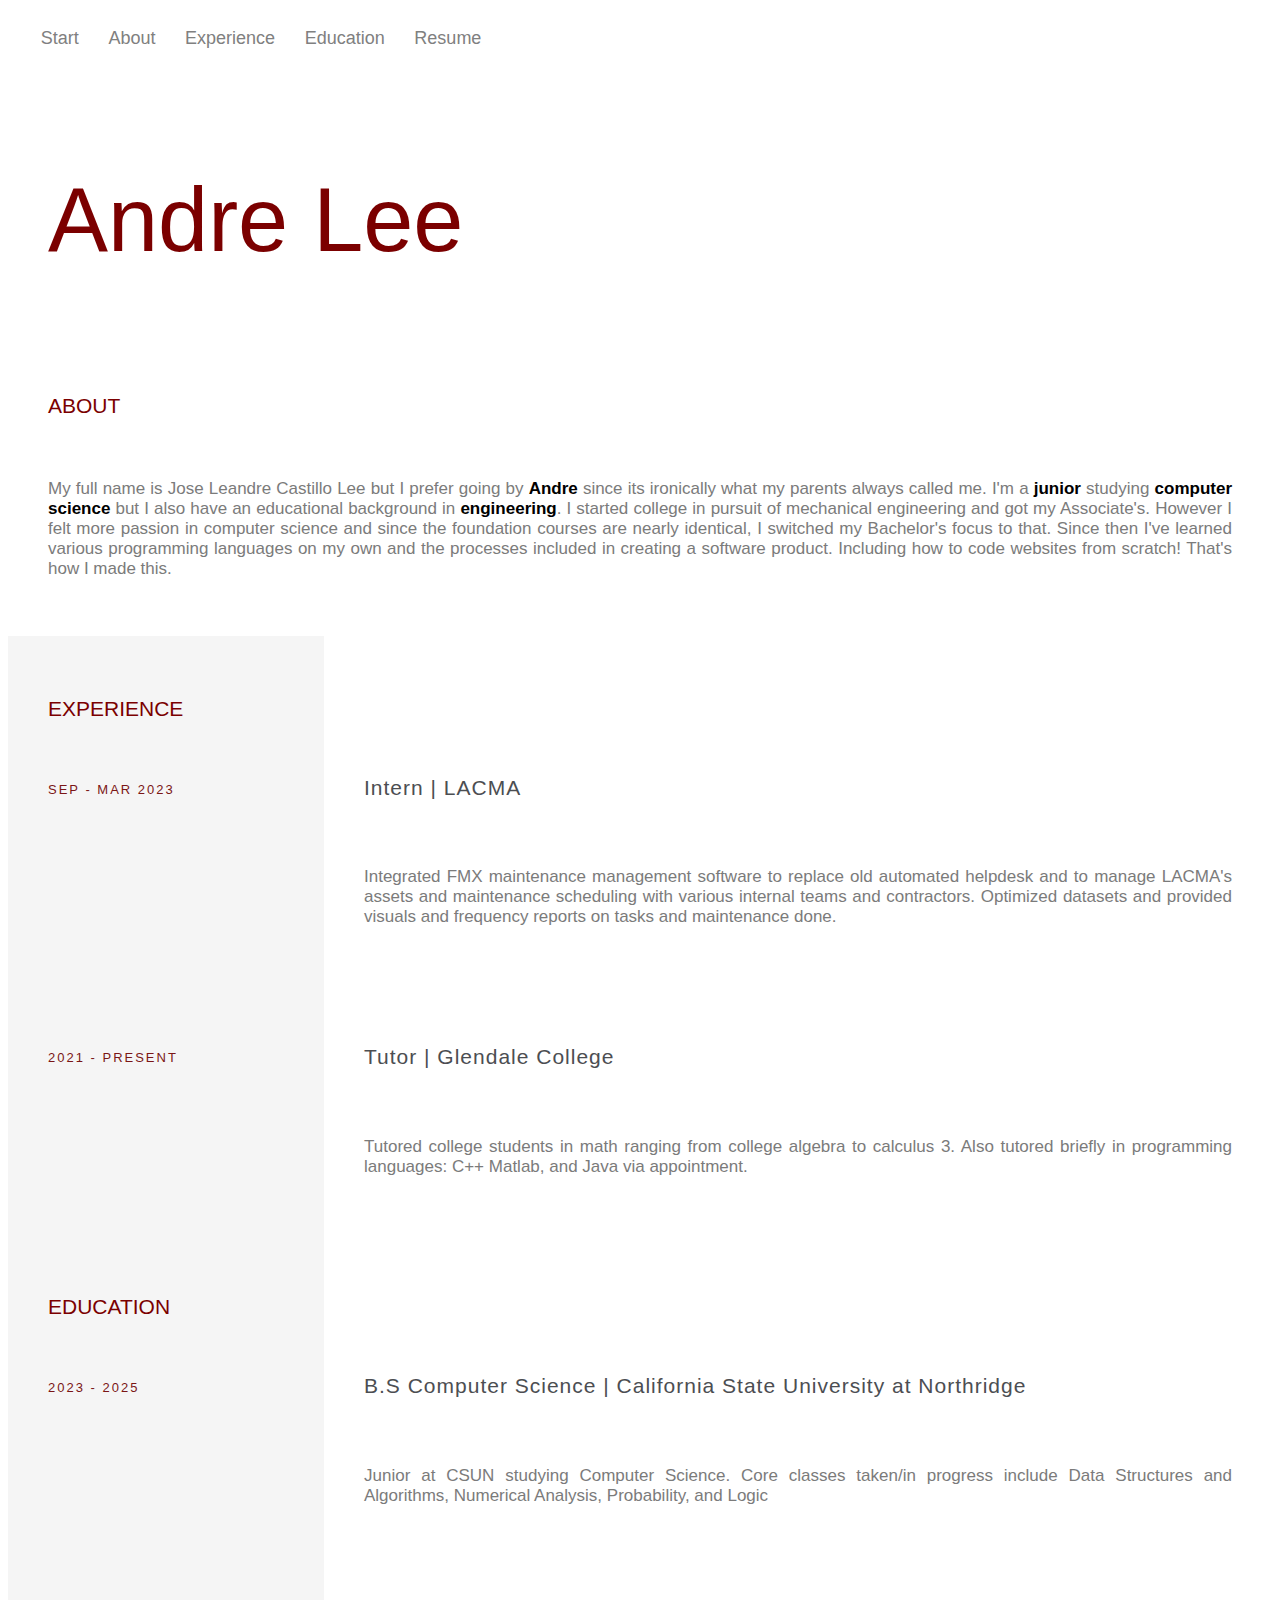
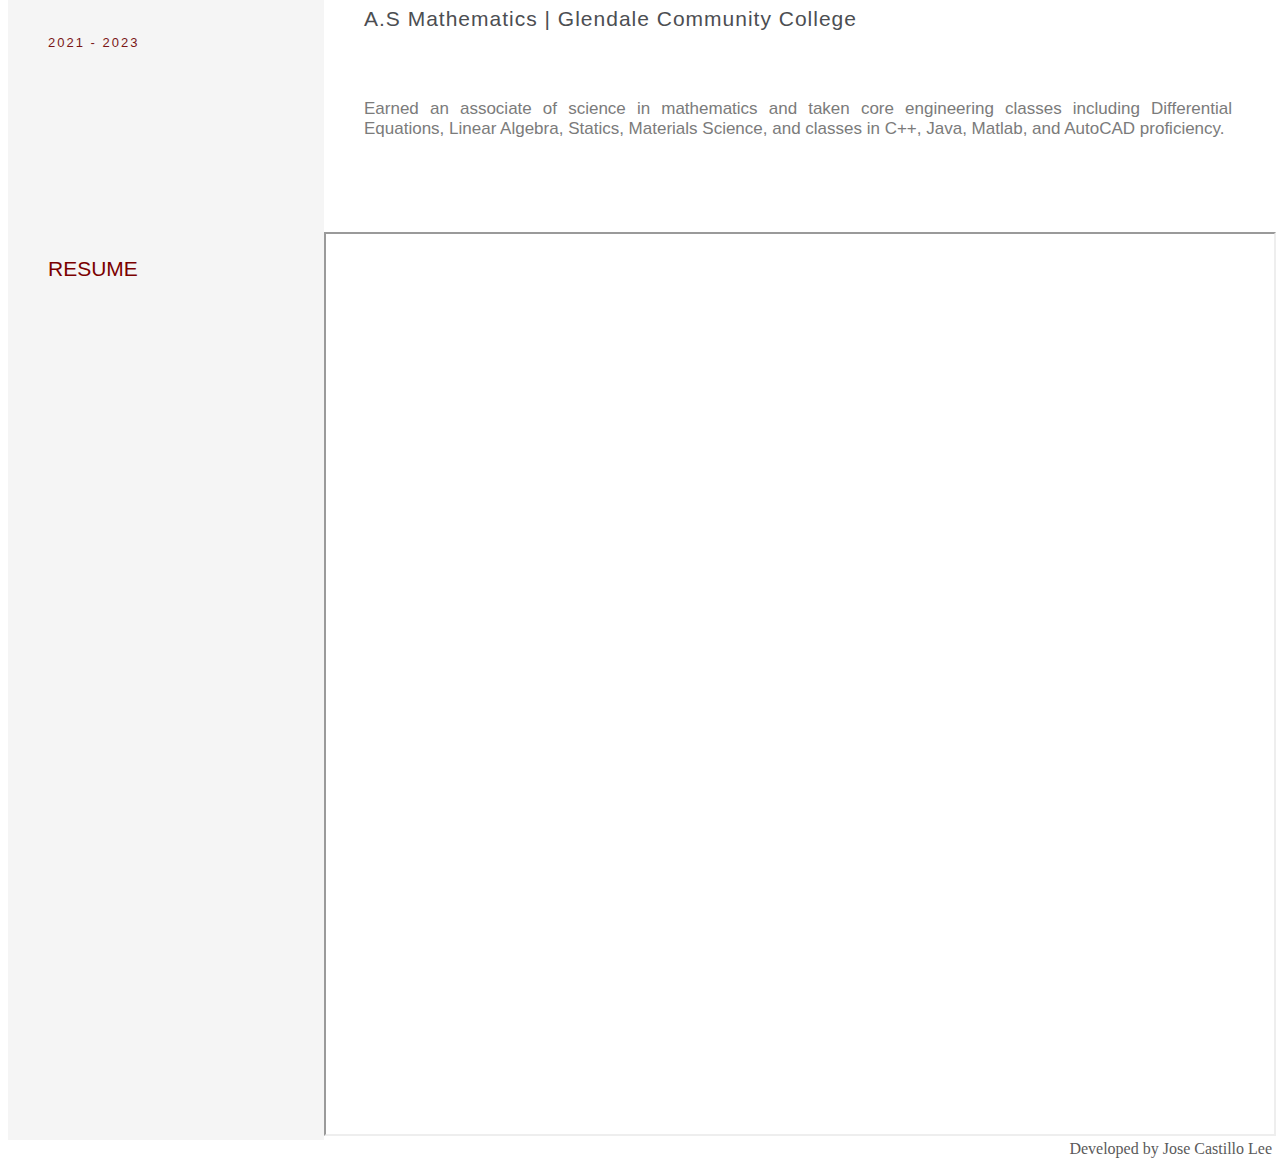
==== index.html @ 855af8b7 "fix" ====
<!DOCTYPE html>
<html>
</html>
<meta name="viewport" content="width=device-width, initial-scale=1.0">
<head>
    <link rel="stylesheet"href="Homestyle.css">
    <title>
        Andre Lee's Resume Website
    </title>
</head>
<div class="nav">
    <a class="active" href="Homepage.html" class="site-link">Start</a>
    <a href="#About">About</a>
    <a href="#Experience">Experience</a>
    <a href="#Education">Education</a>
    <a href="#Resume">Resume</a>
</div>
<body>
    <h1 style="padding:40px 0px 0px 40px">
        Andre Lee
    </h1>
    <!-- About -->
    <div id="About">
        <div class="cell-2">
            <h3>
                ABOUT
            </h3>
            <p>                    
                My full name is Jose Leandre Castillo Lee but I prefer going by <font color="black"><b>Andre</b></font> since its ironically 
                what my parents always called me. I'm a <font color="black"><b>junior</b></font> studying <font color="black"><b>computer science</b></font>
                but I also have an educational background in <font color="black"><b>engineering</b></font>. I started college in pursuit of
                mechanical engineering and got my Associate's. However I felt more passion in computer science and since the foundation courses are nearly
                identical, I switched my Bachelor's focus to that.
                Since then I've learned various programming languages on my own and the processes included in creating a software product. 
                Including how to code websites from scratch! That's how I made this.
            </p>
        </div>
    </div>
    <!-- Experience -->
    <div id="Experience">
        <div class="grid-container">
            <!-- CELL 1 -->
            <div class="cell-1">
                <h3>
                    EXPERIENCE
                </h3>
                <h2>
                    SEP - MAR 2023
                </h2>
            </div>
            <!-- CELL 2 -->
            <div class="cell-2">
                <br><br><br><br>
                <h4>
                    <a href="https://lacma.org" class="custom">
                        <font color="#4C4E52">
                            Intern | LACMA
                        </font>
                    </a>
                </h4>
                <font color="#5A5A5A">                        
                    <p style="text-align: justify;">
                        Integrated FMX maintenance management software to replace old automated helpdesk and to manage LACMA's assets and 
                        maintenance scheduling with various internal teams and contractors. Optimized datasets and provided visuals and
                        frequency reports on tasks and maintenance done.
                    </p>
                </font>
            </div>
        </div>
        <div class="grid-container">
            <div class="cell-1">
                <h2>
                    <br>
                    2021 - PRESENT
                </h2>
            </div>
            <div class="cell-2">
                <h4 style="padding:33px 40px 0px 40px">
                    <a href="https://www.glendale.edu/students/student-services/learning-center-tutoring" class="custom">
                        <font color="#4C4E52">
                            Tutor | Glendale College
                        </font>
                    </a>
                </h4>
                <font color="#5A5A5A">
                    <p style="text-align: justify">
                        Tutored college students in math ranging from college algebra to calculus 3. Also tutored briefly in programming languages: C++
                        Matlab, and Java via appointment.
                    </p>
                </font>
            </div>
        </div>
    </div>
    <!-- Education -->
    <div id="Education">
        <div class="grid-container">
            <!-- CELL 1 -->
            <div class="cell-1">
                <h3>
                    EDUCATION
                </h3>
                <h2>
                    2023 - 2025
                    <br><br><br><br><br><br><br><br><br><br><br><br><br><br><br><br><br>
                    2021 - 2023
                </h2>
            </div>
            <!-- CELL 2 -->
            <div class="cell-2">
                <br><br><br><br>
                <h4>
                    <a href="https://csun.edu" class="custom">
                        <font color="#4C4E52">
                            B.S Computer Science | California State University at Northridge
                        </font>
                    </a>
                </h4>
                <p style="text-align: justify;">
                    Junior at CSUN studying Computer Science. Core classes taken/in progress include Data Structures
                    and Algorithms, Numerical Analysis, Probability, and Logic
                </p>
                <h4 style="padding:33px 40px 0px 40px">
                    <a href="https://glendale.edu" class="custom">
                        <font color="#4C4E52">
                            A.S Mathematics | Glendale Community College
                        </font>
                    </a>
                </h4>
                <p style="text-align: justify">
                    Earned an associate of science in mathematics and taken core engineering classes including Differential Equations, Linear Algebra,
                    Statics, Materials Science, and classes in C++, Java, Matlab, and AutoCAD proficiency.
                </p>
            </div>
        </div>
    </div>  
    <!-- Resume -->
    <div id="Resume">
        <div class="grid-container">
            <div class="cell-1">
                <h3>
                    RESUME
                </h3>
            </div>
            <div class="cell-2">
                <br><br>
                <iframe src="assets/Resume 7.19.23.pdf" width="100%" height="900px"></iframe>
            </div>
        </div>
    </div>
</body>
    <a style="text-align: end;">
        <font color="#5A5A5A">
            Developed by Jose Castillo Lee
        </font>
    </a>
---- Homestyle.css ----
/*
text formatting
*/

body {
    background-color:rgb(255, 255, 255);
    min-height: 100vh;
    display:flex;
    flex-direction: column;

}
p {
    font-size: 17px;
    font-family: Helvetica;
    font-weight:normal;
    color: rgb(123, 123, 123);
    padding: 40px;
    text-align: justify;
}
h1 {
    /*This is used for titling and my name*/
    font-size: 90px;
    font-weight:1;
    font-family:'Segoe UI', Tahoma, Geneva, Verdana, sans-serif;
    color: rgb(123, 0, 0);
    padding: 40px;
    text-align: left;
}
h2 {
    /*This is used for subtitles and headings for things within the page*/
    font-size: 13px;
    font-weight: normal;
    font-family: Helvetica;
    letter-spacing: 2px;
    color: rgb(123, 22, 22);
    text-align: justify;
    display:flexbox;
    padding: 40px;
}
h3 {
    /*This is used for image titling*/
    font-size: 21px;
    font-weight:540;
    font-family: Arial, Helvetica, sans-serif;
    color:  rgb(123, 0, 0);
    text-align:justify;
    display:flexbox;
    padding: 40px 40px 0px 40px;
}
h4 {
  font-size: 21px;
  font-weight:540;
  font-family: Arial, Helvetica, sans-serif;
  color: #4C4E52;
  text-align:left;
  letter-spacing: 1px;
  display:flexbox;
  padding: 40px 40px 0px 40px;
}
/*Animation formatting*/
.word-by-word {
    opacity: 0; /* Start with the text hidden */
  }
  
  .word-by-word span {
    opacity: 0; /* Start with each word hidden */
    animation: wordAppear 2s ease-in-out forwards; /* Apply the animation */
  }
  
  @keyframes wordAppear {
    0% {
      opacity: 0; /* Word is fully transparent at the start of the animation */
    }
    100% {
      opacity: 1; /* Word is fully visible at the end of the animation */
    }
  }
  
  /* Add staggered delay for each word */
  .word-by-word span:nth-child(1) {
    animation-delay: 0.2s;
  }
  
  .word-by-word span:nth-child(2) {
    animation-delay: 0.4s;
  }
  
  .word-by-word span:nth-child(3) {
    animation-delay: 0.6s;
  }
  
  /* Add more span selectors with appropriate delay values for each word */
  
/*Navigation bar formatting*/

.nav {
    padding: 20px;
    background-color: white;
    overflow: hidden;
}
.nav a {
  
    font-size: 18px;
    font-weight: 530;
    font-family: Helvetica;
    color: gray;
    text-align: center;
    padding: 1vw;
    display:flexbox;
    text-decoration: none;
    
}
.nav a:hover {
    background-color: rgba(128, 128, 128, 0.072);
    -webkit-transition: background-color 50ms ease-in;
    transition: background-color 50ms ease-in;
    -webkit-transition-delay: 50ms;
    transition-delay: 50ms;
    color:black;
    border-radius: 10px;
}
.nav a:active {
    text-decoration-line: underline;
    text-decoration-color: blue;
}
/*Button formatting*/
a.site-link {
    font-size: 18px;
    font-weight: 540;
    font-family: Helvetica;
    color: darkgray;
    text-align: center;
    padding: 1vw;
    text-decoration: none;
}
a.site-link:hover {
  background-color: rgba(128, 128, 128, 0.072);
  -webkit-transition: background-color 50ms ease-in;
  transition: background-color 50ms ease-in;
  -webkit-transition-delay: 50ms;
  transition-delay: 50ms;
  color:black;
  border-radius: 10px;
}
a.custom {
  font-size: 21px;
  font-weight:540;
  font-family: Arial, Helvetica, sans-serif;
  color: #4C4E52;
  text-align:left;
  letter-spacing: 1px;
  display:flexbox;
  text-decoration:none;
}
a.custom:hover {
  background-color: rgba(128, 128, 128, 0.072);
  -webkit-transition: background-color 50ms ease-in;
  transition: background-color 50ms ease-in;
  -webkit-transition-delay: 50ms;
  transition-delay: 50ms;
  border-radius: 10px;
}
/*Image and video formatting*/
.grid-container {
    display: grid;
    grid-template-columns: 1fr 3fr;
}
.cell-1 {
  background-color: whitesmoke;
}
.cell-2 {
  background-color: white;
}
img {
    opacity: 100%;
    padding: 40px;
}
.video {
    width: 100%;
    height: auto;
}
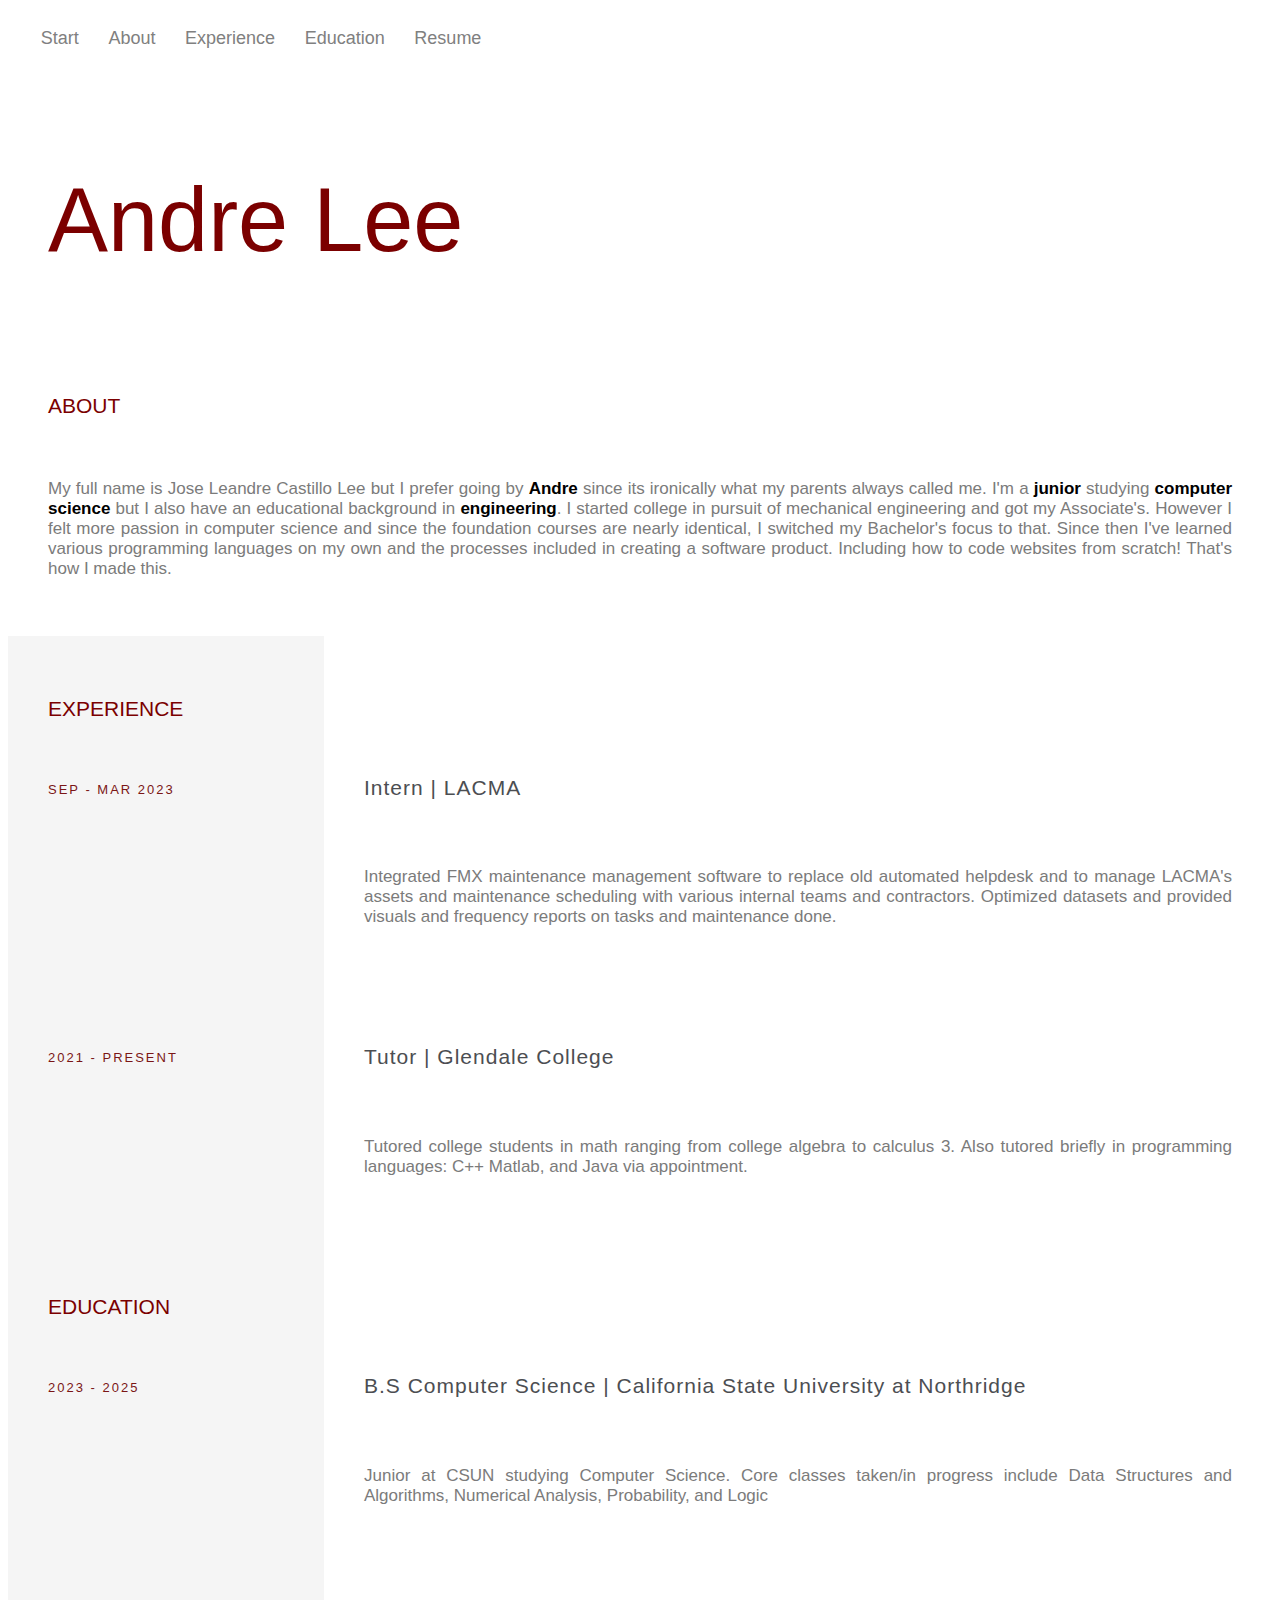
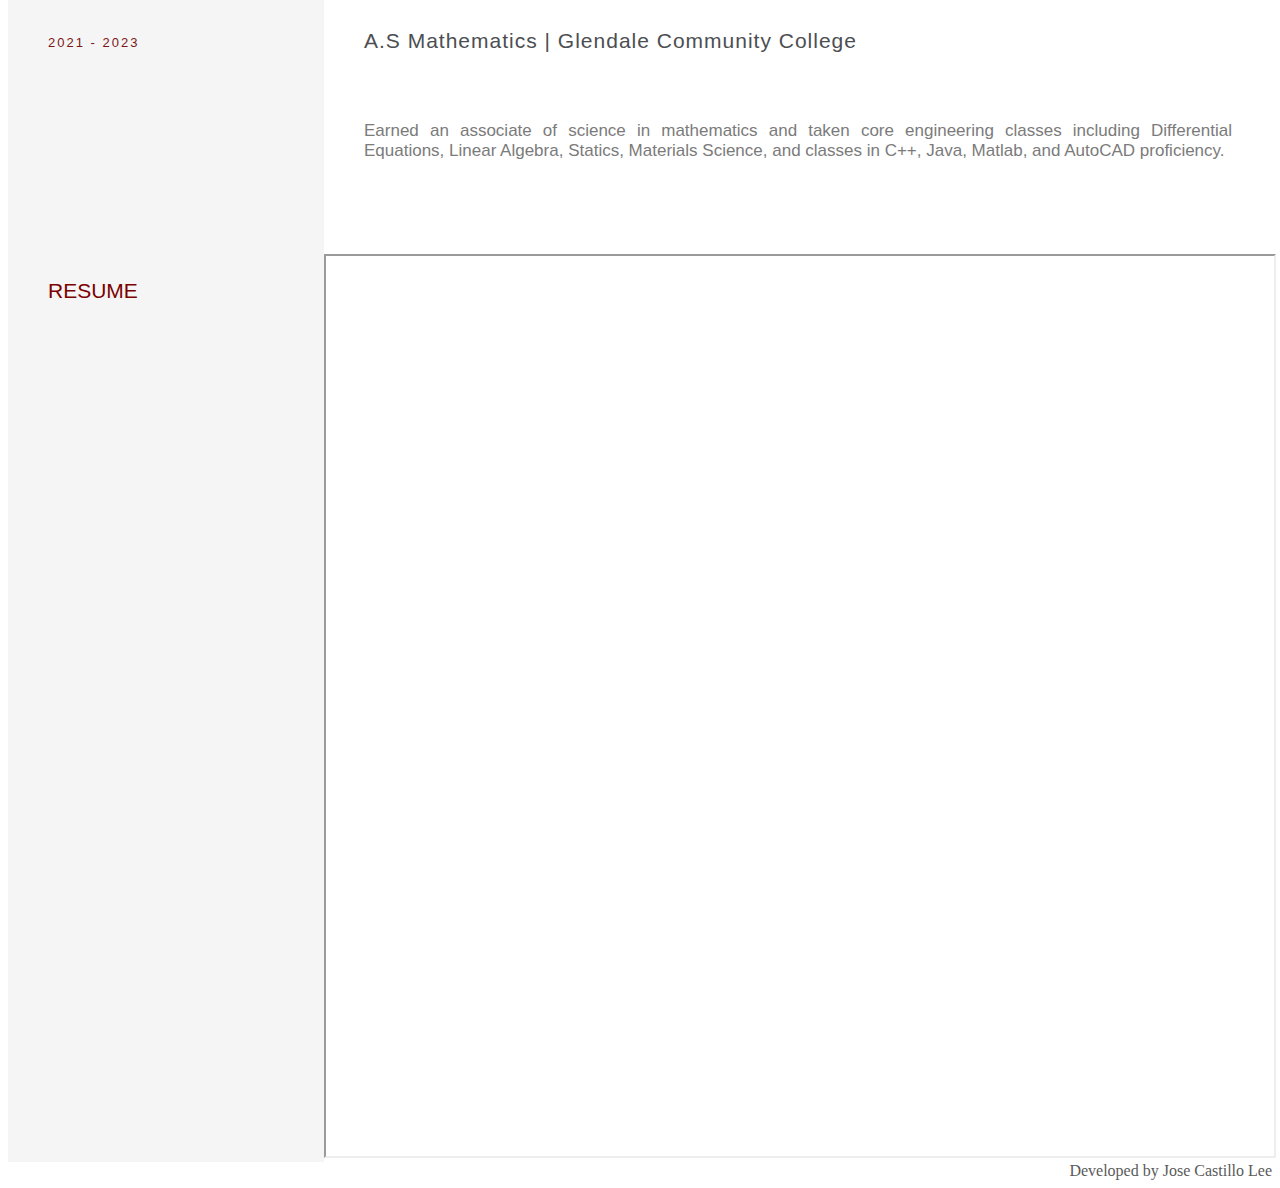
==== commit bd273f15: "index" ====
--- a/index.html
+++ b/index.html
@@ -4,16 +4,19 @@
 <meta name="viewport" content="width=device-width, initial-scale=1.0">
 <head>
     <link rel="stylesheet"href="Homestyle.css">
+    <script src="Homestyle.js"></script>
     <title>
         Andre Lee's Resume Website
     </title>
 </head>
-<div class="nav">
-    <a class="active" href="Homepage.html" class="site-link">Start</a>
-    <a href="#About">About</a>
-    <a href="#Experience">Experience</a>
-    <a href="#Education">Education</a>
-    <a href="#Resume">Resume</a>
+<div class="sticky">
+    <div class="nav">
+        <a class="active" href="Homepage.html" class="site-link">Start</a>
+        <a href="#About" class="scroll-link">About</a>
+        <a href="#Experience" class="scroll-link">Experience</a>
+        <a href="#Education" class="scroll-link">Education</a>
+        <a href="#Resume" class="scroll-link">Resume</a>
+    </div>
 </div>
 <body>
     <h1 style="padding:40px 0px 0px 40px">
@@ -119,7 +122,7 @@
                     Junior at CSUN studying Computer Science. Core classes taken/in progress include Data Structures
                     and Algorithms, Numerical Analysis, Probability, and Logic
                 </p>
-                <h4 style="padding:33px 40px 0px 40px">
+                <h4 style="padding:55px 40px 0px 40px">
                     <a href="https://glendale.edu" class="custom">
                         <font color="#4C4E52">
                             A.S Mathematics | Glendale Community College
--- a/Homestyle.css
+++ b/Homestyle.css
@@ -57,6 +57,9 @@
   display:flexbox;
   padding: 40px 40px 0px 40px;
 }
+html {
+  scroll-behavior: smooth;
+}
 /*Animation formatting*/
 .word-by-word {
     opacity: 0; /* Start with the text hidden */
@@ -107,8 +110,8 @@
     text-align: center;
     padding: 1vw;
     display:flexbox;
+
     text-decoration: none;
-    
 }
 .nav a:hover {
     background-color: rgba(128, 128, 128, 0.072);
@@ -122,6 +125,16 @@
 .nav a:active {
     text-decoration-line: underline;
     text-decoration-color: blue;
+}
+div.sticky {
+  position: -webkit-sticky;
+  position: sticky;
+  top: 0;
+}
+.smooth {
+  display: flex;
+  justify-content: center;
+  align-items: center;
 }
 /*Button formatting*/
 a.site-link {
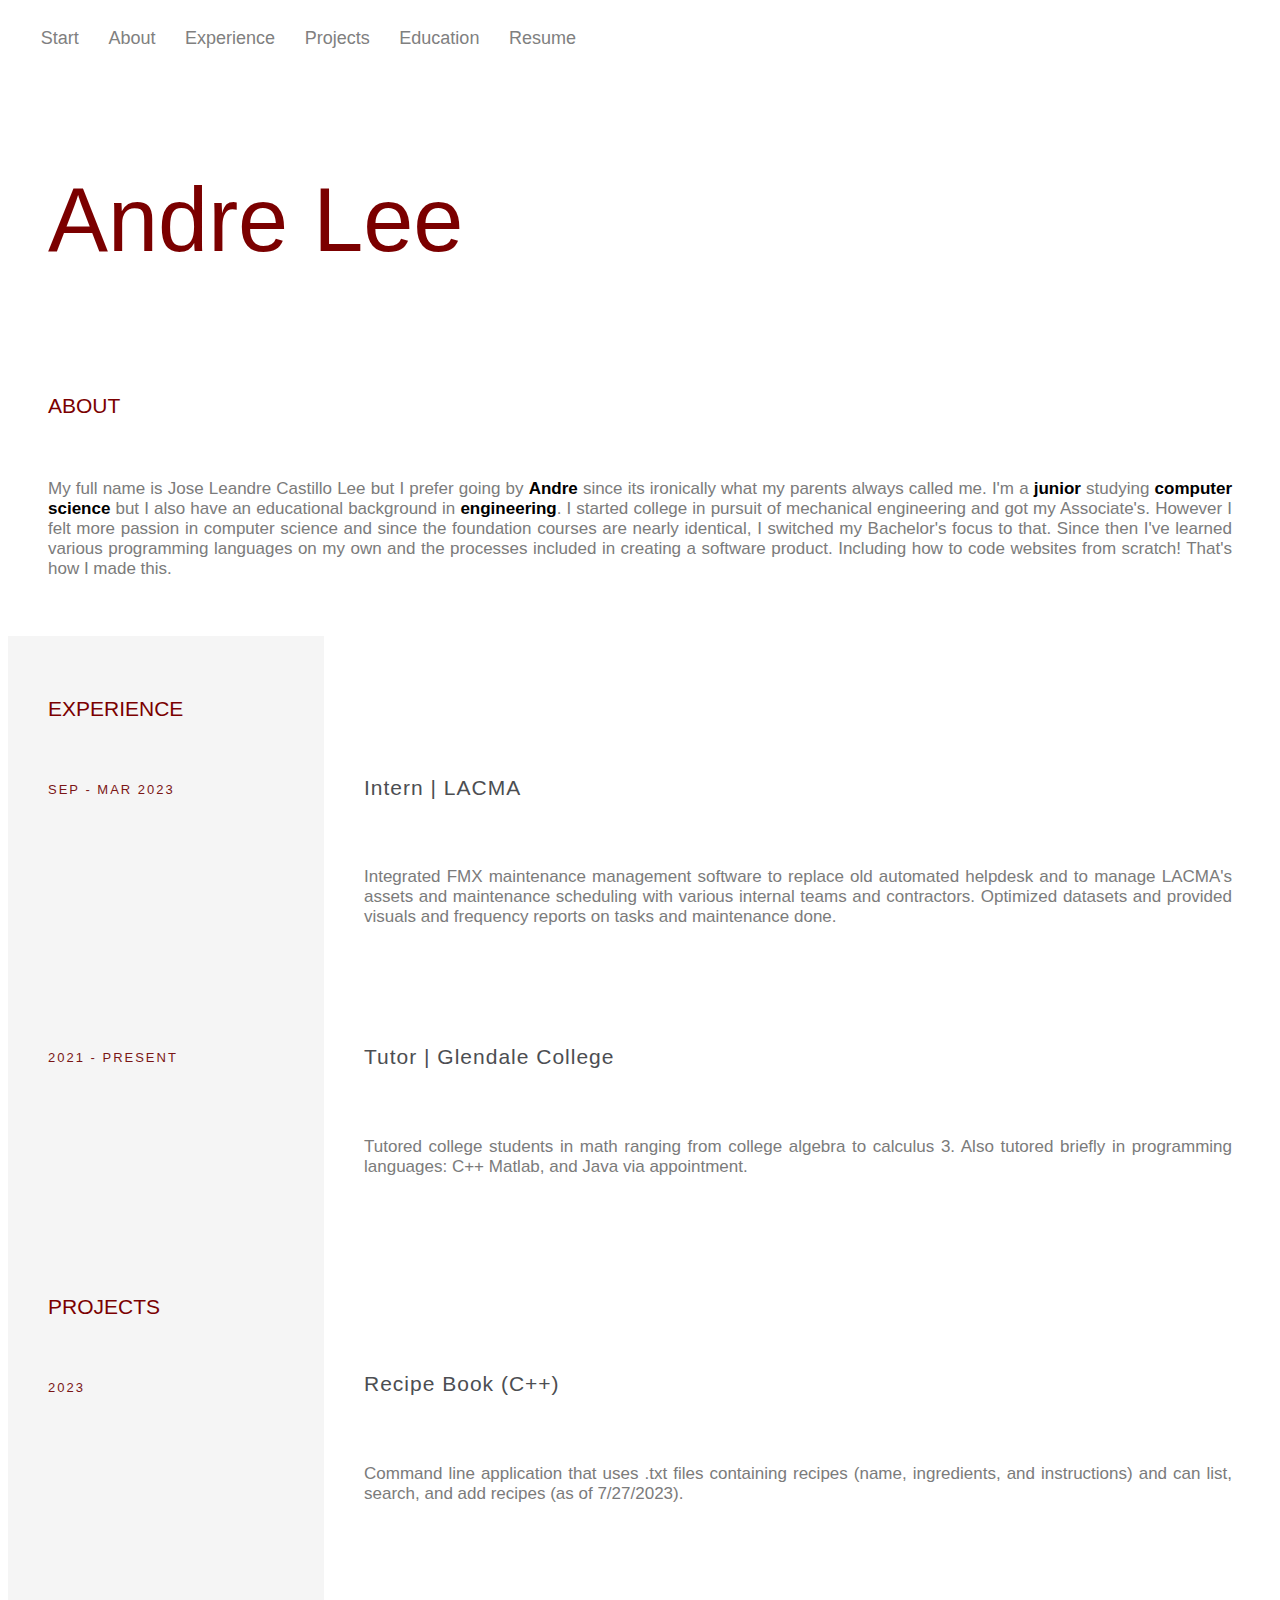
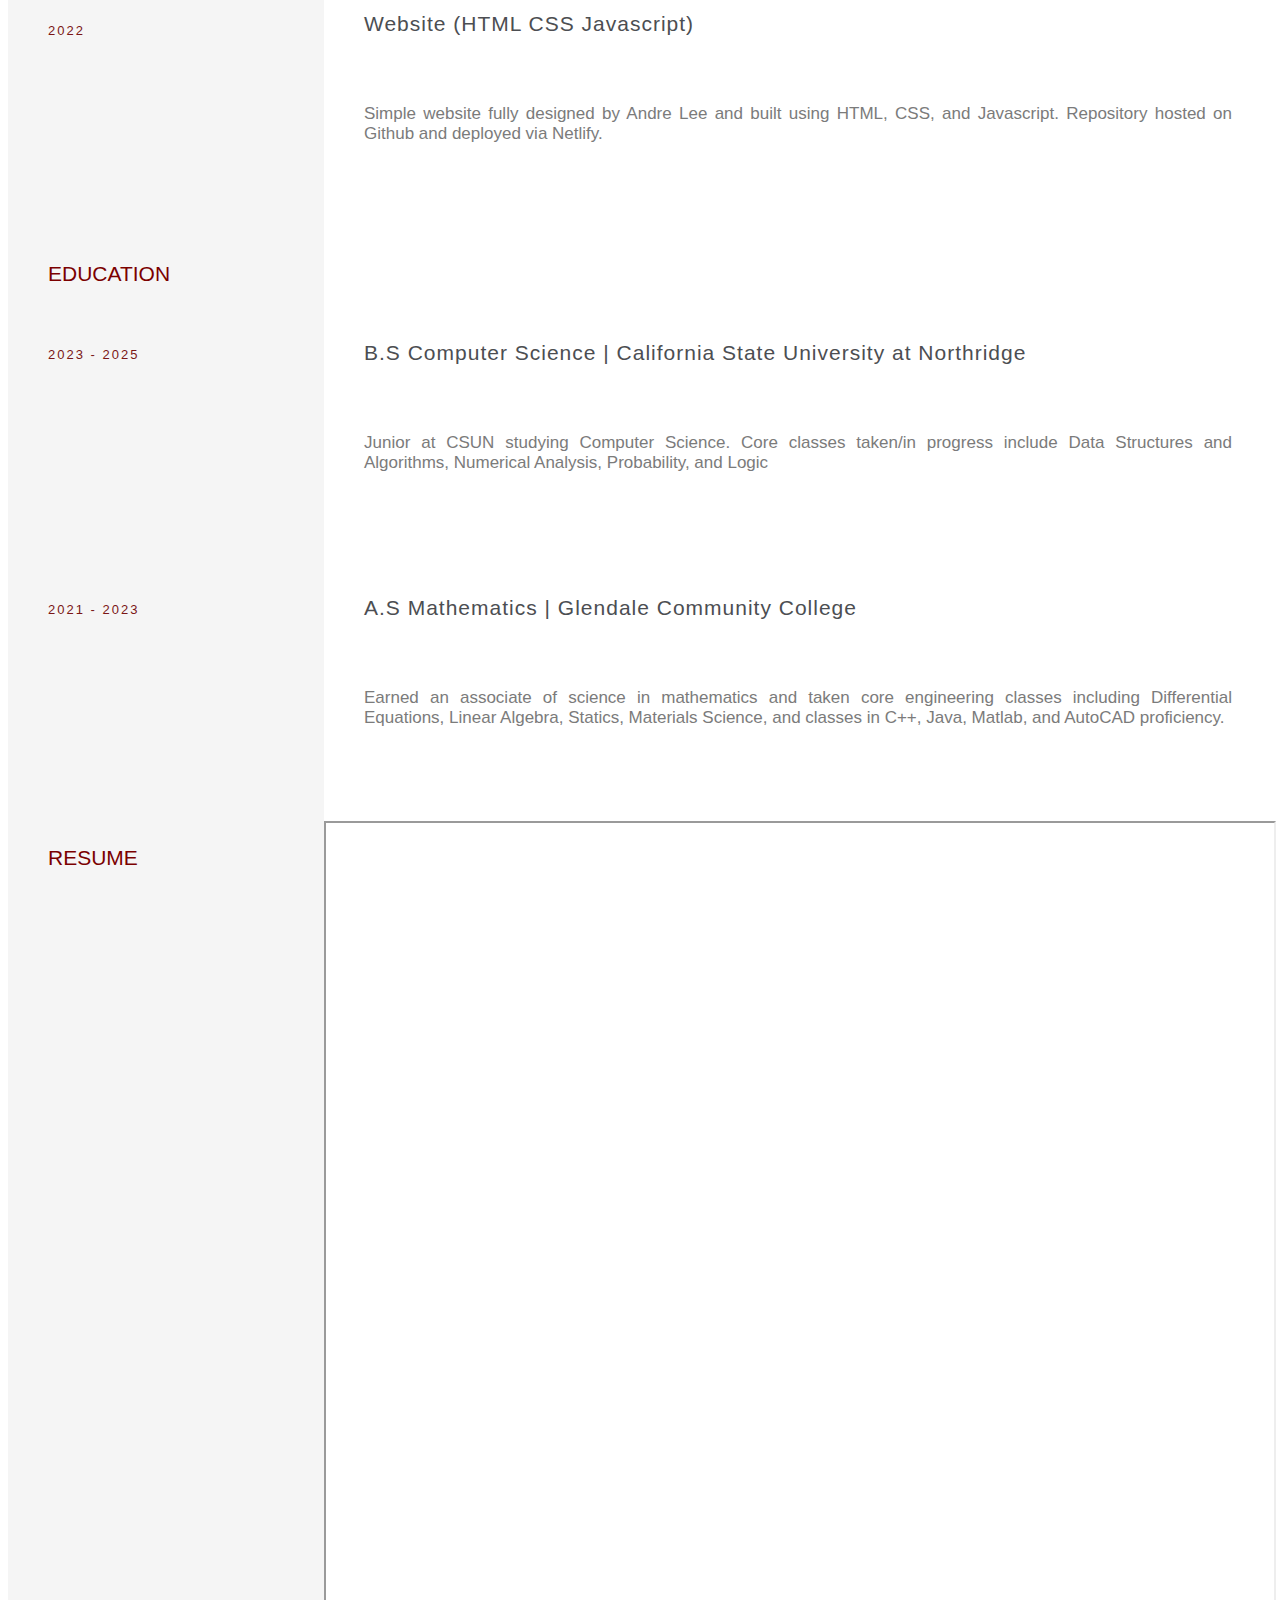
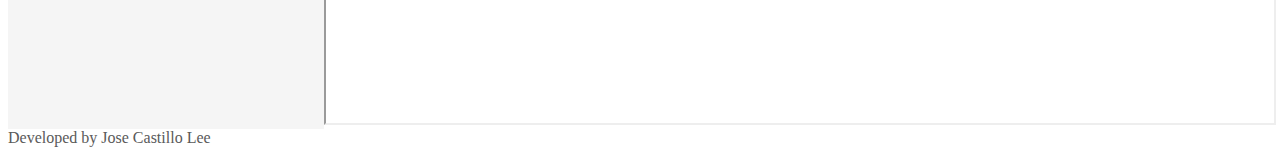
==== commit a17f5888: "added Projects section" ====
--- a/index.html
+++ b/index.html
@@ -11,9 +11,10 @@
 </head>
 <div class="sticky">
     <div class="nav">
-        <a class="active" href="Homepage.html" class="site-link">Start</a>
+        <a class="active" href="index.html" class="site-link">Start</a>
         <a href="#About" class="scroll-link">About</a>
         <a href="#Experience" class="scroll-link">Experience</a>
+        <a href="#Projects" class="scroll-link">Projects</a>
         <a href="#Education" class="scroll-link">Education</a>
         <a href="#Resume" class="scroll-link">Resume</a>
     </div>
@@ -94,6 +95,41 @@
             </div>
         </div>
     </div>
+    <div id="Projects">
+        <div class="grid-container">
+            <!--CELL 1-->
+            <div class="cell-1">
+                <h3>
+                    PROJECTS
+                </h3>
+                <h2>
+                    2023
+                </h2>
+                <br><br><br><br><br><br><br>
+                <h2>
+                    2022
+                </h2>
+            </div>
+            <div class="cell-2">
+                <h4 style="padding:110px 40px 0px 40px">
+                    Recipe Book (C++)
+                </h4>
+                <font color="#5A5A5A">
+                    <p style="text-align: justify">
+                        Command line application that uses .txt files containing recipes (name, ingredients, and instructions) and can list,
+                        search, and add recipes (as of 7/27/2023).
+                    </p>
+                    <h4 stlye="padding: 60px 40px 0px 40px">
+                        Website (HTML CSS Javascript)
+                    </h4>
+                <font color="#5A5A5A">
+                    <p style="text-align: justify">
+                        Simple website fully designed by Andre Lee and built using HTML, CSS, and Javascript. Repository hosted on Github and deployed via Netlify.
+                    </p>
+                </font>
+            </div>
+        </div>
+    </div>
     <!-- Education -->
     <div id="Education">
         <div class="grid-container">
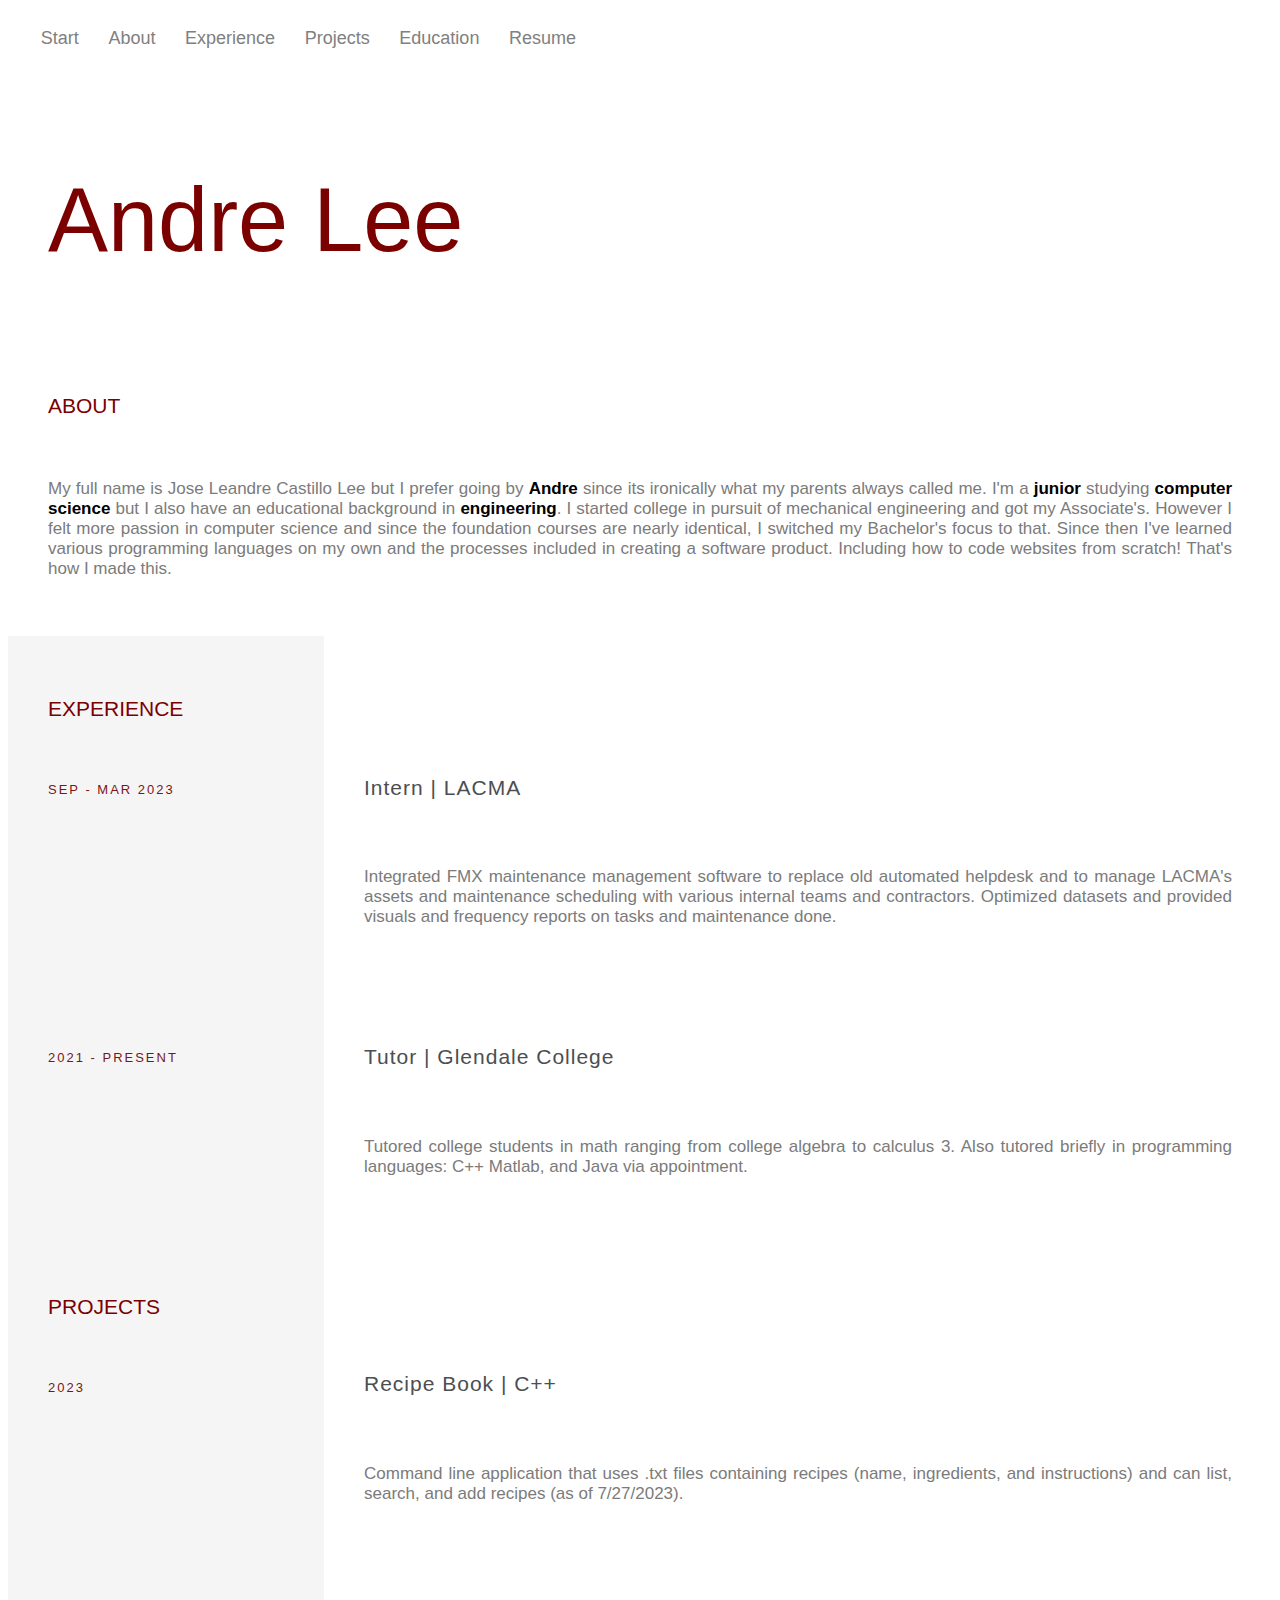
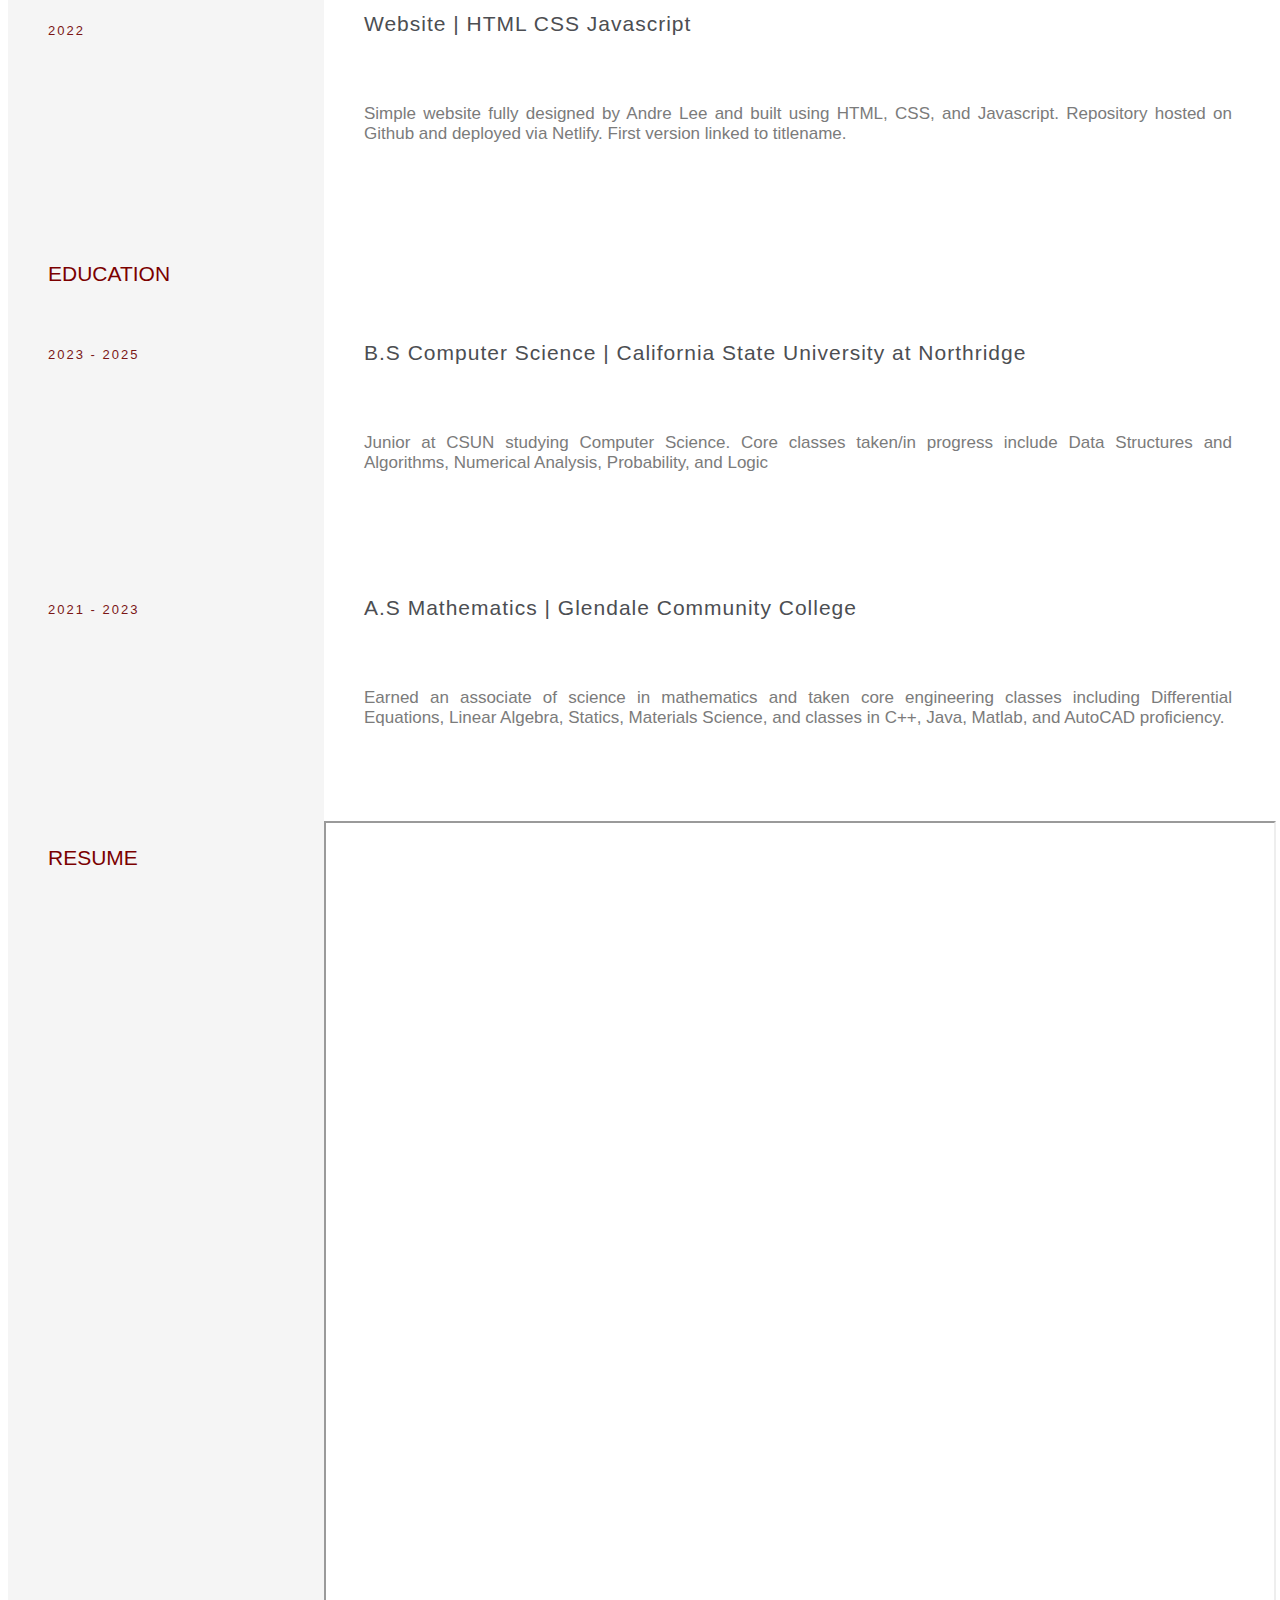
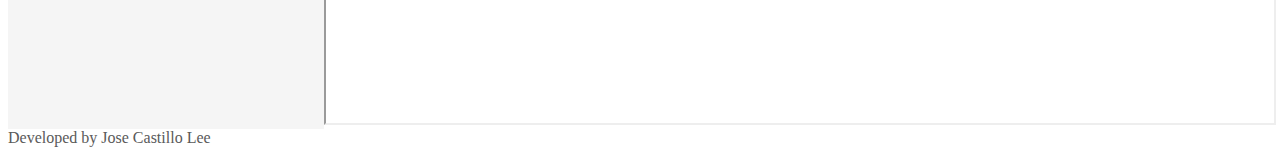
==== commit 459ce8e5: "link addition" ====
--- a/index.html
+++ b/index.html
@@ -112,7 +112,7 @@
             </div>
             <div class="cell-2">
                 <h4 style="padding:110px 40px 0px 40px">
-                    Recipe Book (C++)
+                    Recipe Book | C++
                 </h4>
                 <font color="#5A5A5A">
                     <p style="text-align: justify">
@@ -120,11 +120,14 @@
                         search, and add recipes (as of 7/27/2023).
                     </p>
                     <h4 stlye="padding: 60px 40px 0px 40px">
-                        Website (HTML CSS Javascript)
+                        <a href="https://64c2222b1c7fdc5bff6e2161--andrelee.netlify.app/" class="custom">
+                            Website | HTML CSS Javascript
+                        </a>
                     </h4>
                 <font color="#5A5A5A">
                     <p style="text-align: justify">
-                        Simple website fully designed by Andre Lee and built using HTML, CSS, and Javascript. Repository hosted on Github and deployed via Netlify.
+                        Simple website fully designed by Andre Lee and built using HTML, CSS, and Javascript. Repository hosted on Github 
+                        and deployed via Netlify. First version linked to titlename.
                     </p>
                 </font>
             </div>
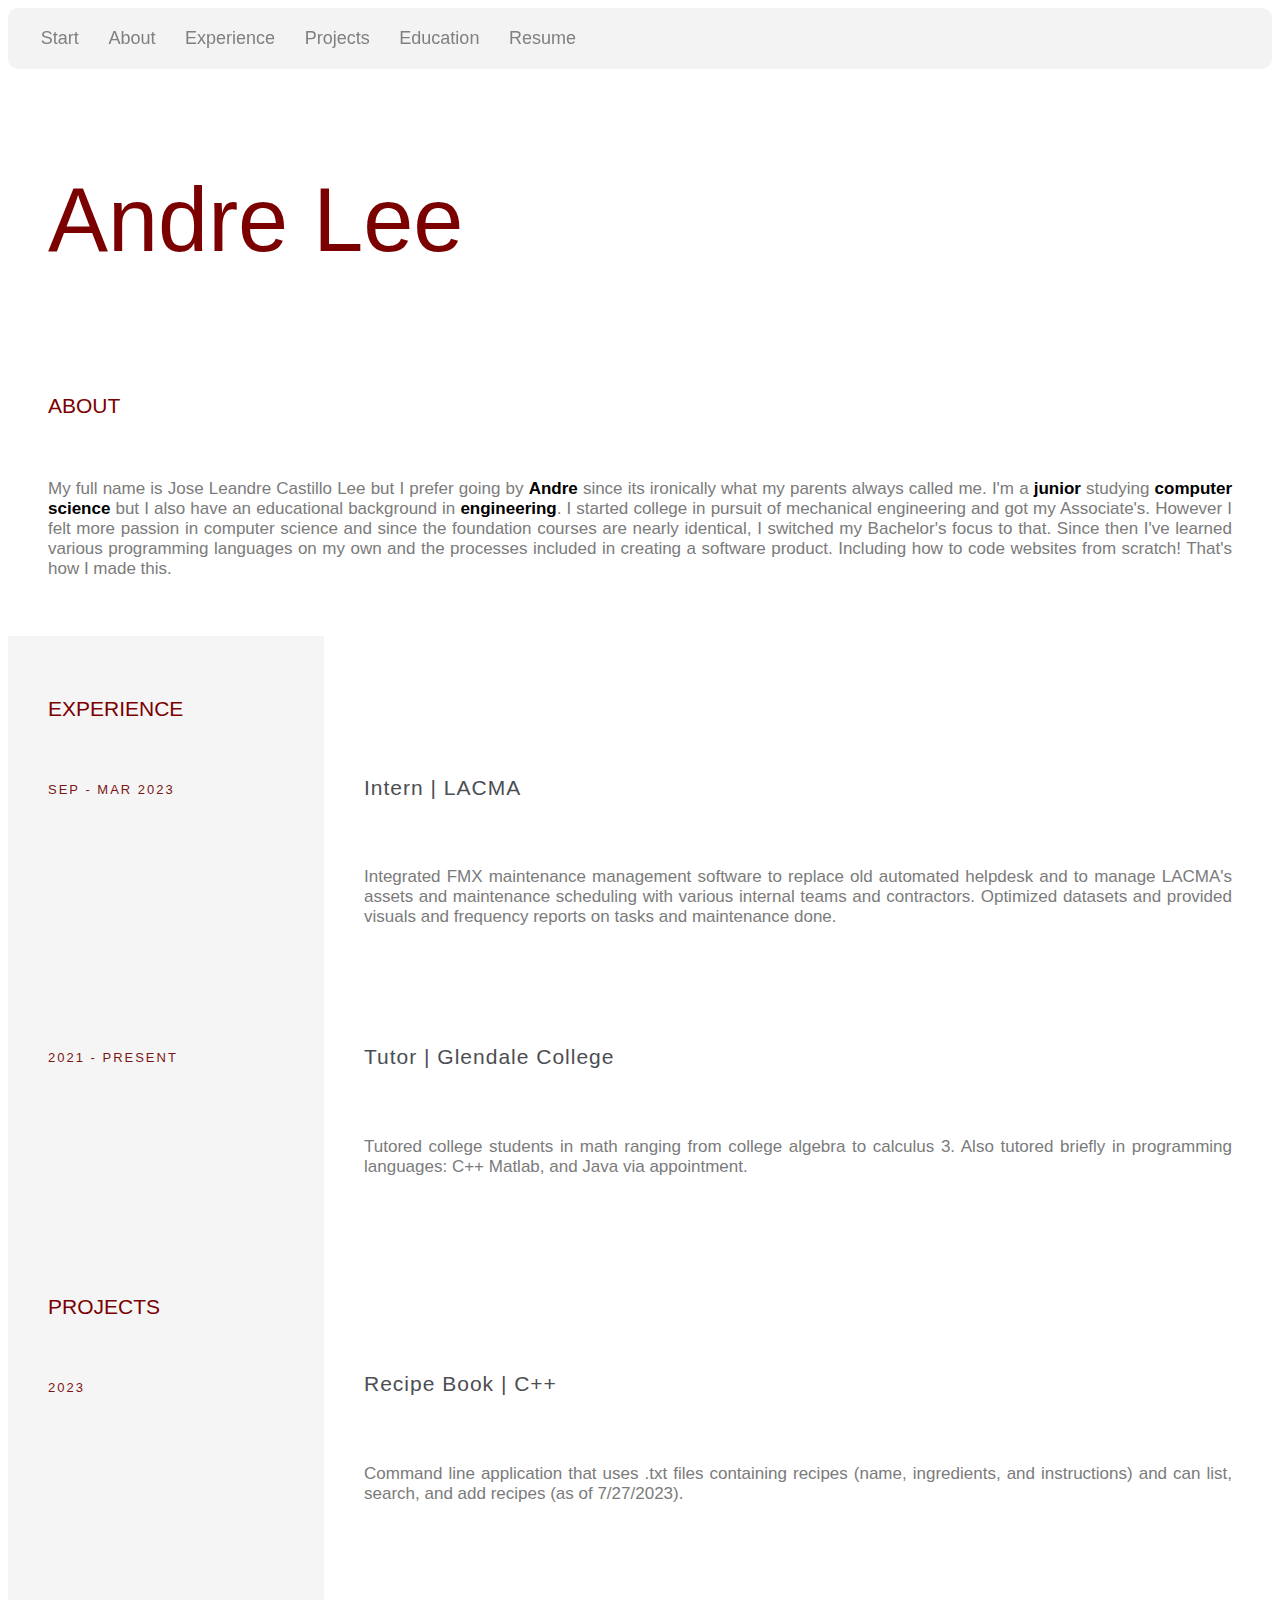
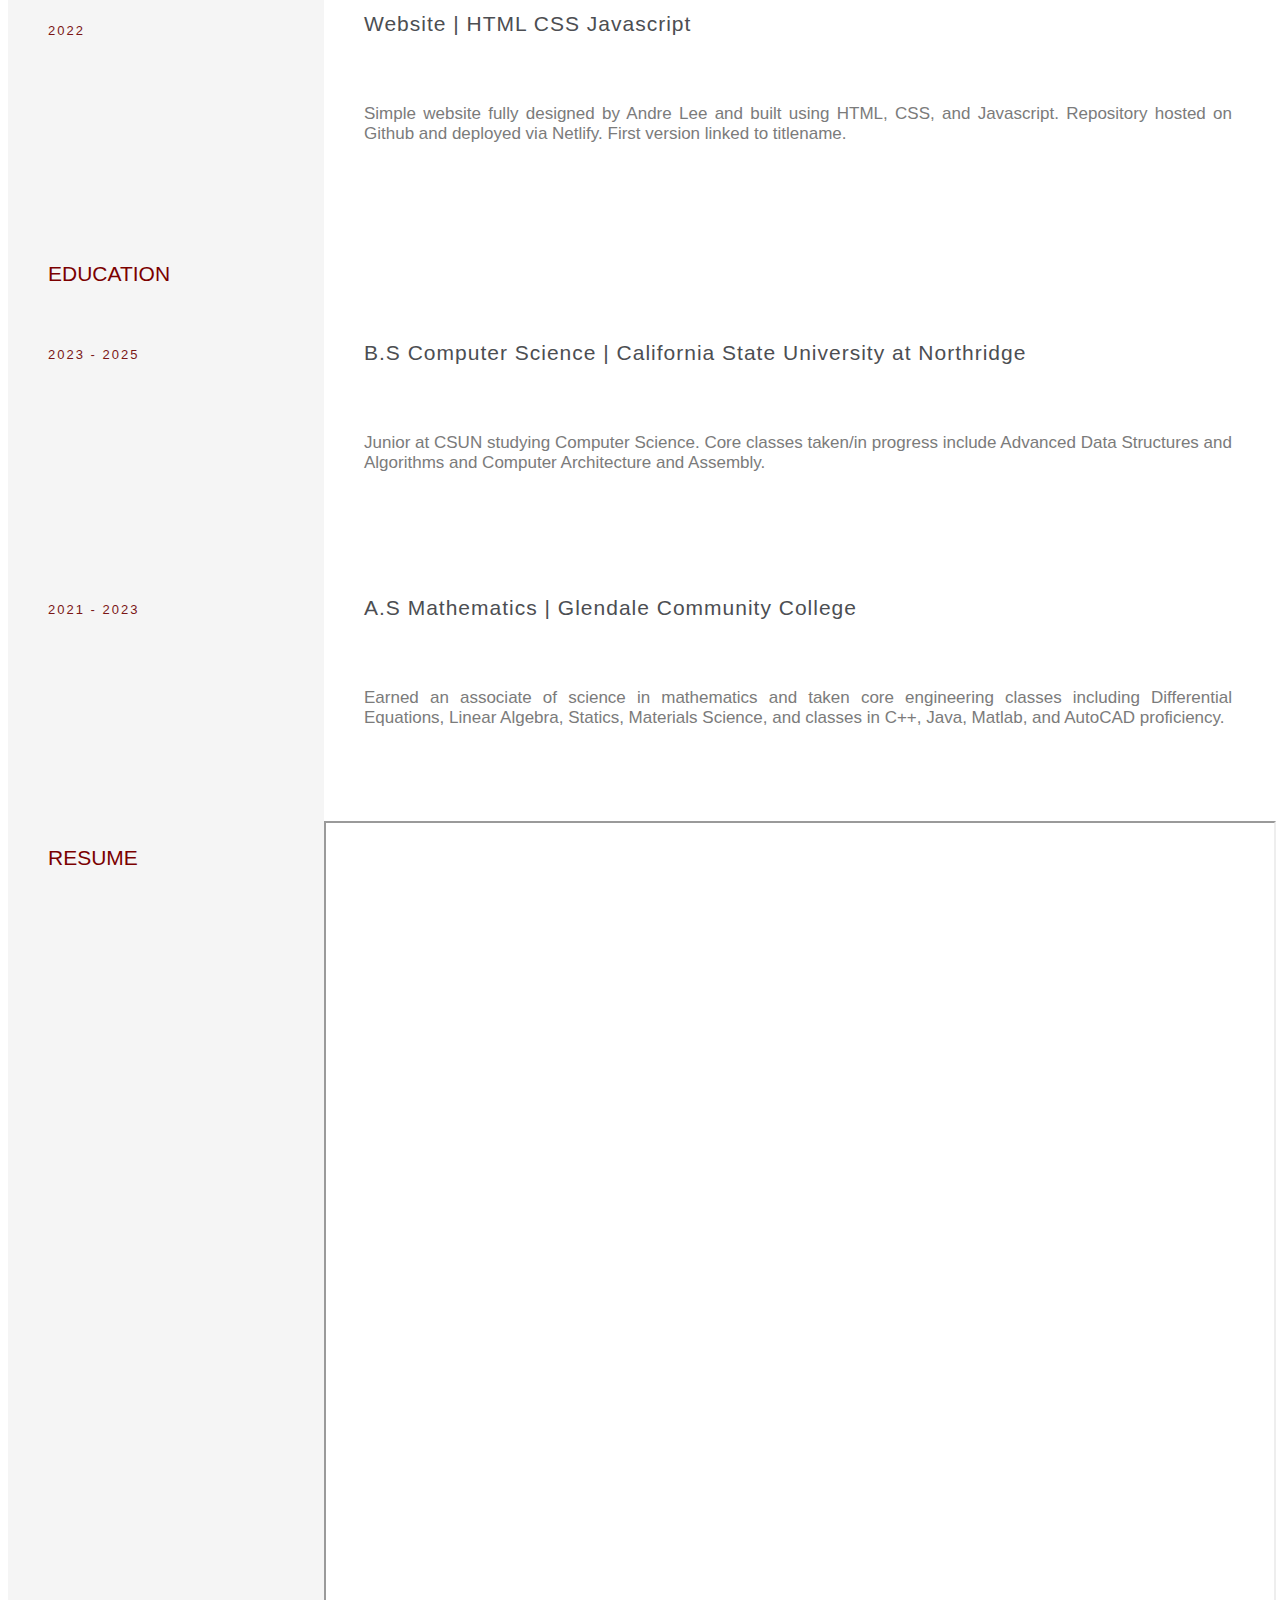
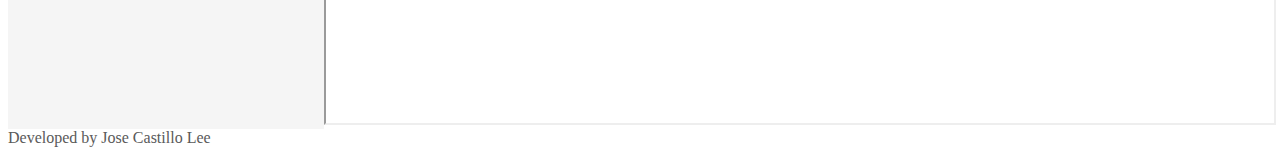
==== commit 3ca203a6: "minor updates 9/1/2023" ====
--- a/index.html
+++ b/index.html
@@ -158,8 +158,8 @@
                     </a>
                 </h4>
                 <p style="text-align: justify;">
-                    Junior at CSUN studying Computer Science. Core classes taken/in progress include Data Structures
-                    and Algorithms, Numerical Analysis, Probability, and Logic
+                    Junior at CSUN studying Computer Science. Core classes taken/in progress include Advanced Data Structures
+                    and Algorithms and Computer Architecture and Assembly.
                 </p>
                 <h4 style="padding:55px 40px 0px 40px">
                     <a href="https://glendale.edu" class="custom">
--- a/Homestyle.css
+++ b/Homestyle.css
@@ -98,8 +98,9 @@
 
 .nav {
     padding: 20px;
-    background-color: white;
+    background-color: rgba(236, 236, 236, 0.649);
     overflow: hidden;
+    border-radius: 10px;
 }
 .nav a {
   
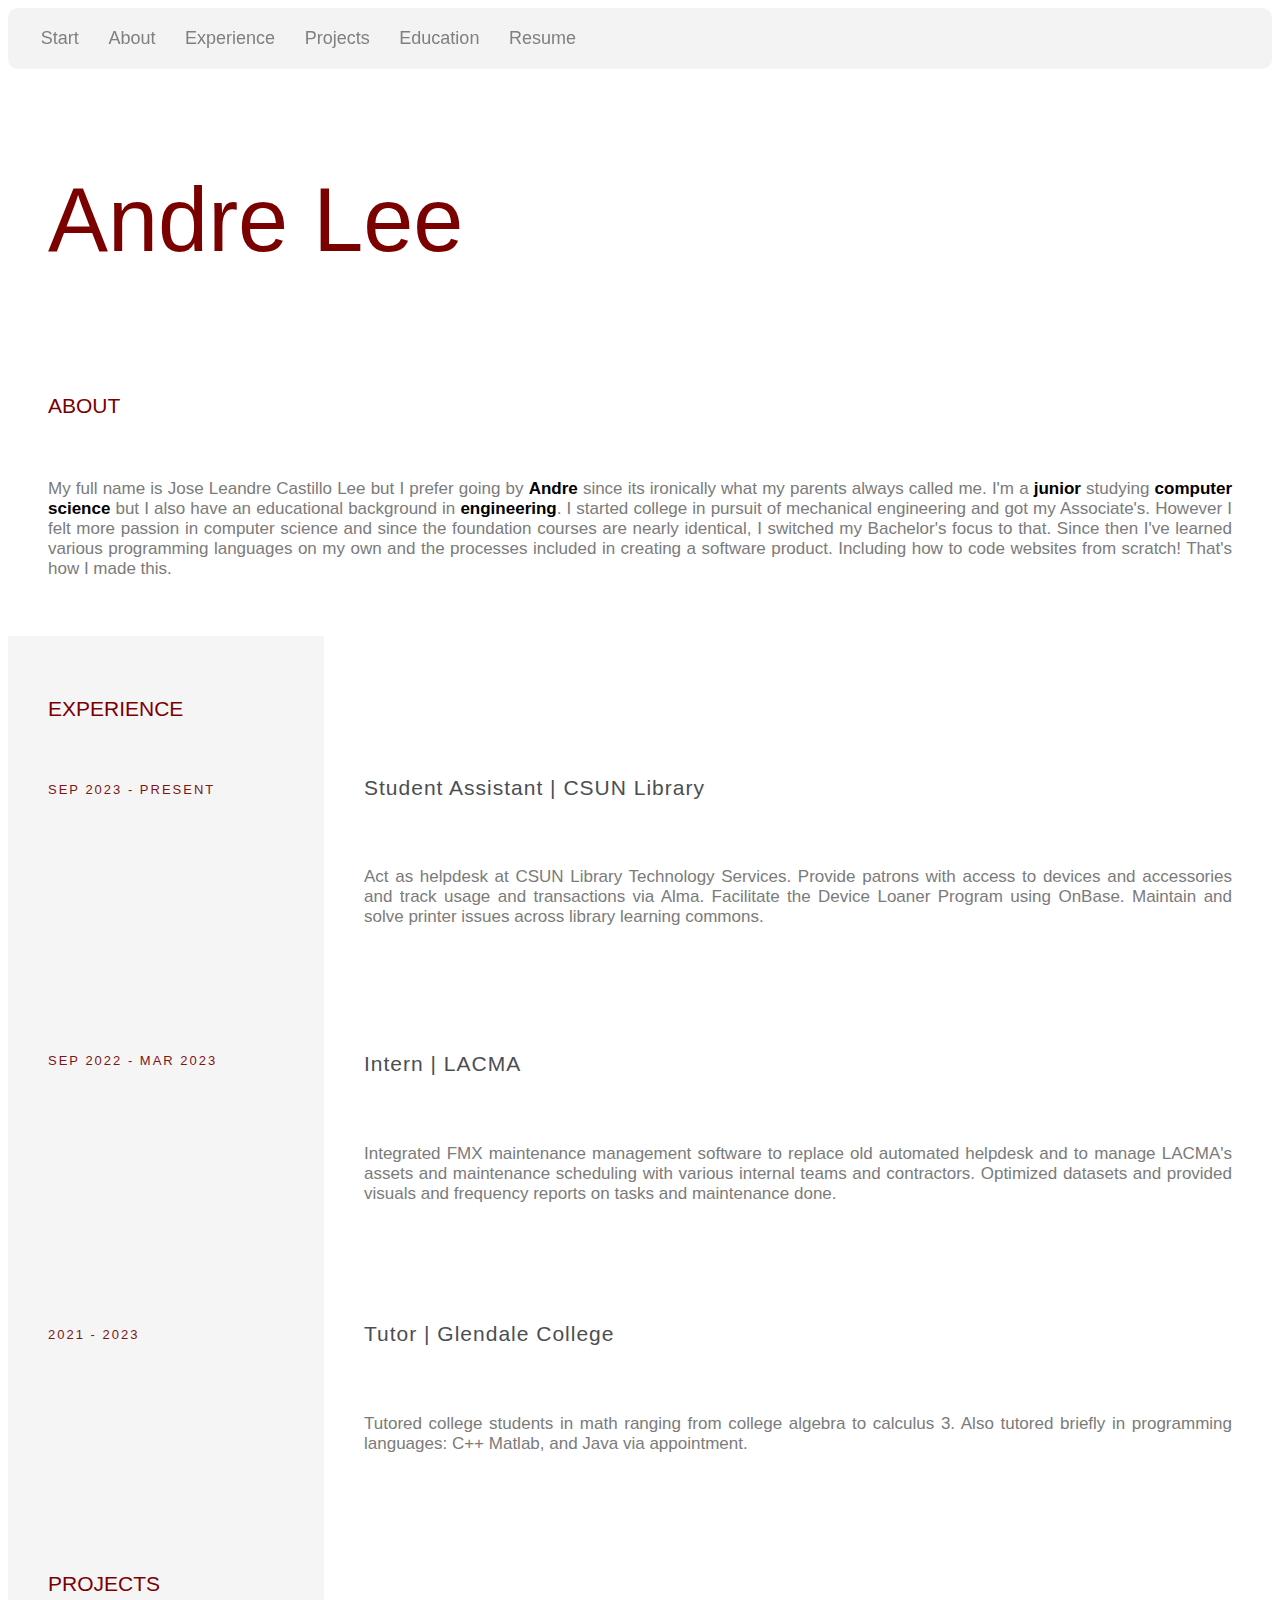
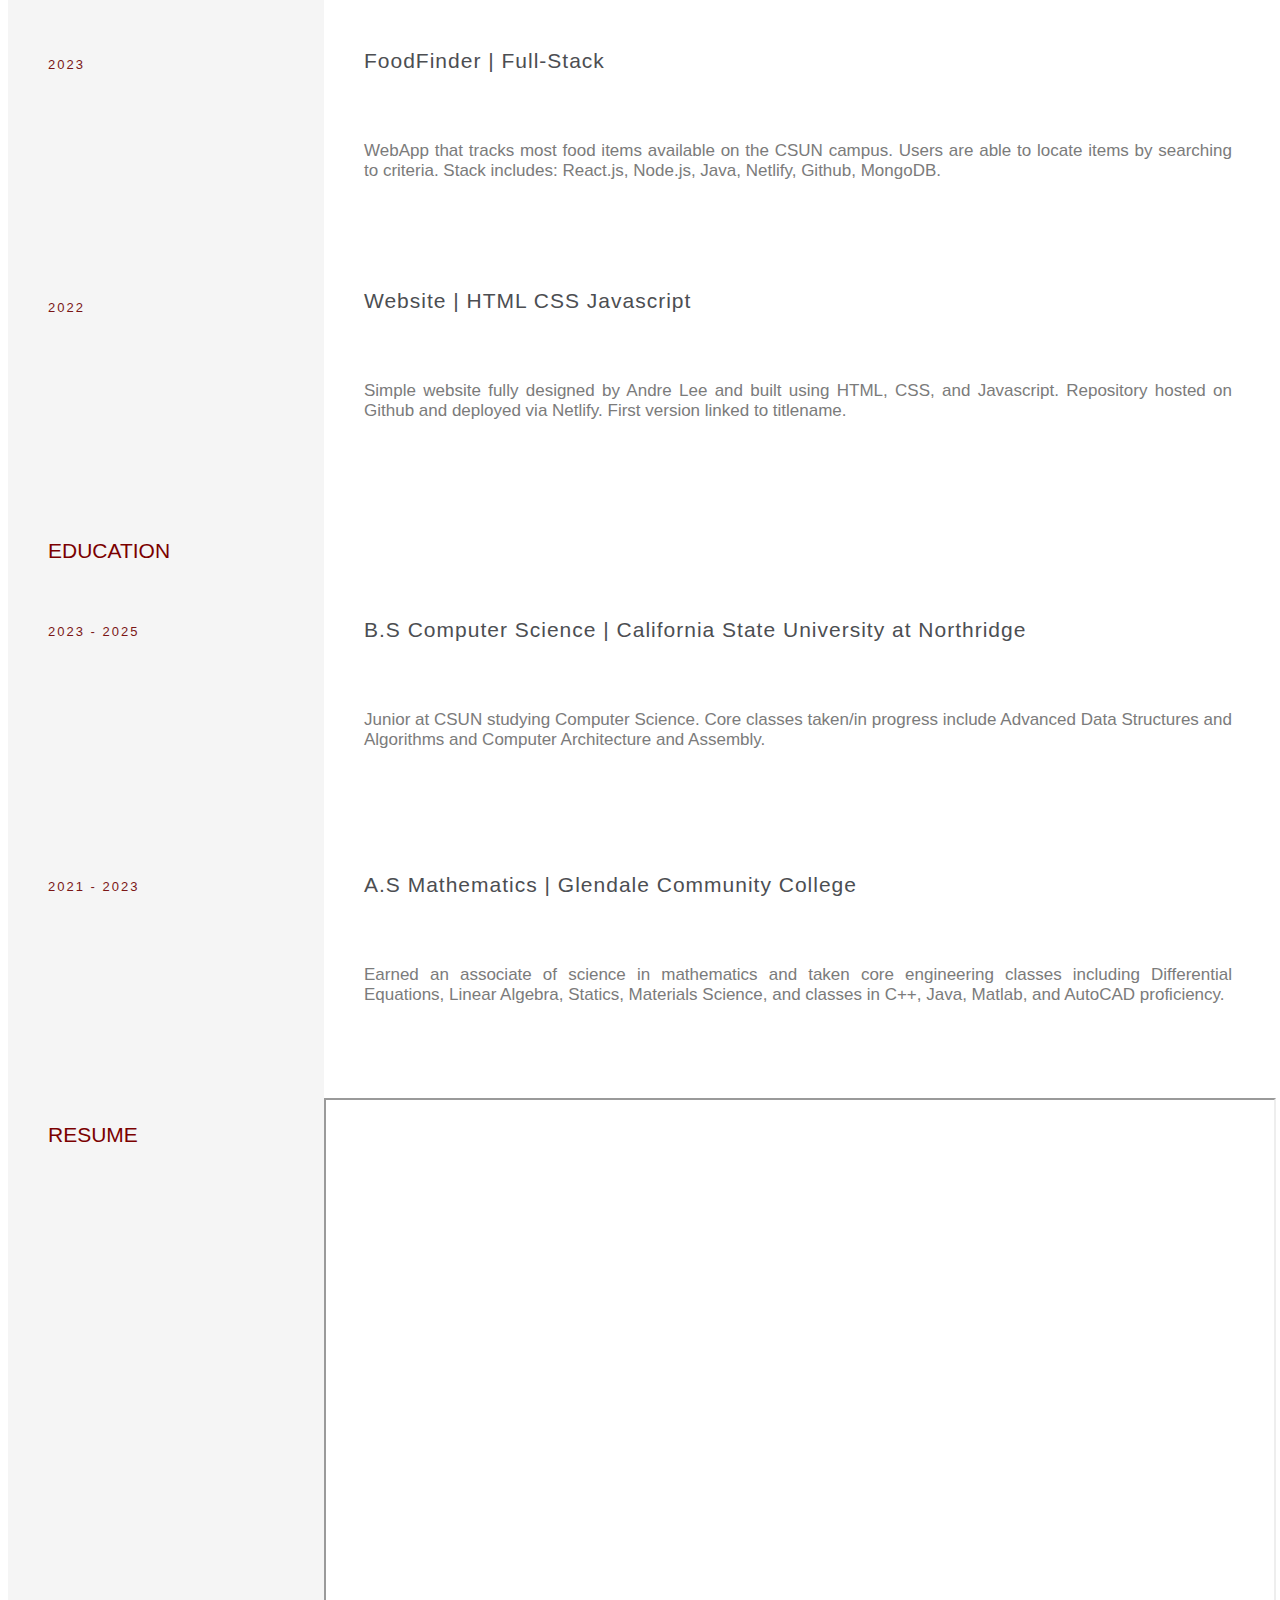
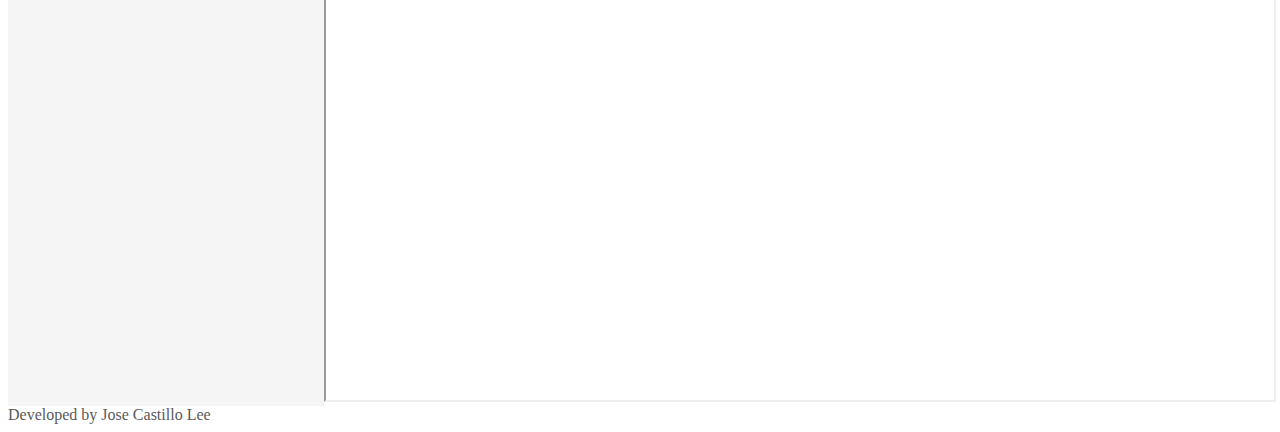
==== commit 009efdeb: "Resume Updated" ====
--- a/index.html
+++ b/index.html
@@ -49,12 +49,38 @@
                     EXPERIENCE
                 </h3>
                 <h2>
-                    SEP - MAR 2023
+                    SEP 2023 - PRESENT
                 </h2>
             </div>
             <!-- CELL 2 -->
             <div class="cell-2">
                 <br><br><br><br>
+                <h4>
+                    <a href="https://library.csun.edu/learning-commons/library-technology-services" class="custom">
+                        <font color="#4C4E52">
+                            Student Assistant | CSUN Library
+                        </font>
+                    </a>
+                </h4>
+                <font color="#5A5A5A">                        
+                    <p style="text-align: justify;">
+                        Act as helpdesk at CSUN Library Technology Services. Provide patrons with access to devices and accessories and 
+                        track usage and transactions via Alma. Facilitate the Device Loaner Program using OnBase. Maintain and solve printer issues 
+                        across library learning commons. 
+                    </p>
+                </font>
+            </div>
+        </div>
+        <div class="grid-container">
+            <!-- CELL 1 -->
+            <div class="cell-1">
+                <br>
+                <h2>
+                    SEP 2022 - MAR 2023
+                </h2>
+            </div>
+            <!-- CELL 2 -->
+            <div class="cell-2">
                 <h4>
                     <a href="https://lacma.org" class="custom">
                         <font color="#4C4E52">
@@ -75,7 +101,7 @@
             <div class="cell-1">
                 <h2>
                     <br>
-                    2021 - PRESENT
+                    2021 - 2023
                 </h2>
             </div>
             <div class="cell-2">
@@ -112,12 +138,12 @@
             </div>
             <div class="cell-2">
                 <h4 style="padding:110px 40px 0px 40px">
-                    Recipe Book | C++
+                    FoodFinder | Full-Stack
                 </h4>
                 <font color="#5A5A5A">
                     <p style="text-align: justify">
-                        Command line application that uses .txt files containing recipes (name, ingredients, and instructions) and can list,
-                        search, and add recipes (as of 7/27/2023).
+                        WebApp that tracks most food items available on the CSUN campus. Users are able to locate items by searching to 
+                        criteria. Stack includes: React.js, Node.js, Java, Netlify, Github, MongoDB.
                     </p>
                     <h4 stlye="padding: 60px 40px 0px 40px">
                         <a href="https://64c2222b1c7fdc5bff6e2161--andrelee.netlify.app/" class="custom">
@@ -185,7 +211,7 @@
             </div>
             <div class="cell-2">
                 <br><br>
-                <iframe src="assets/Resume 7.19.23.pdf" width="100%" height="900px"></iframe>
+                <iframe src="assets/Resume 10.2.2023.pdf" width="100%" height="900px"></iframe>
             </div>
         </div>
     </div>
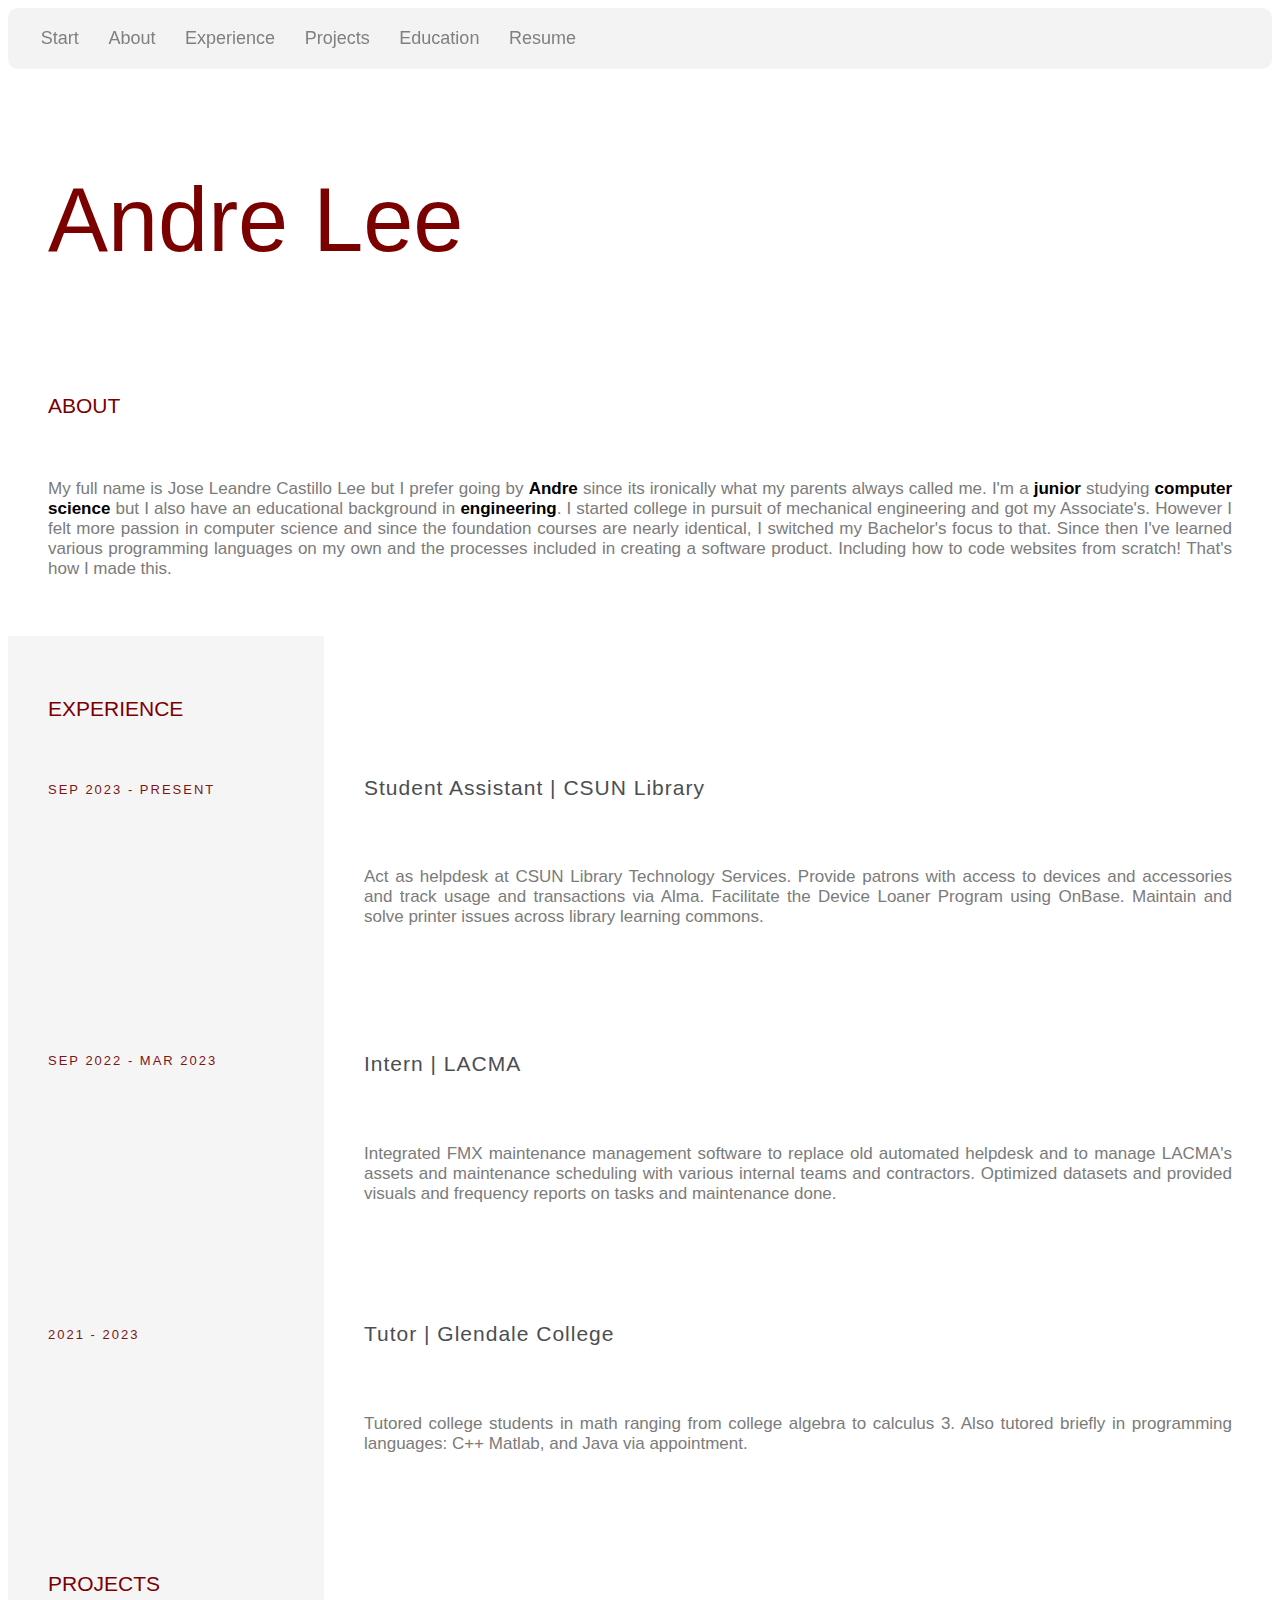
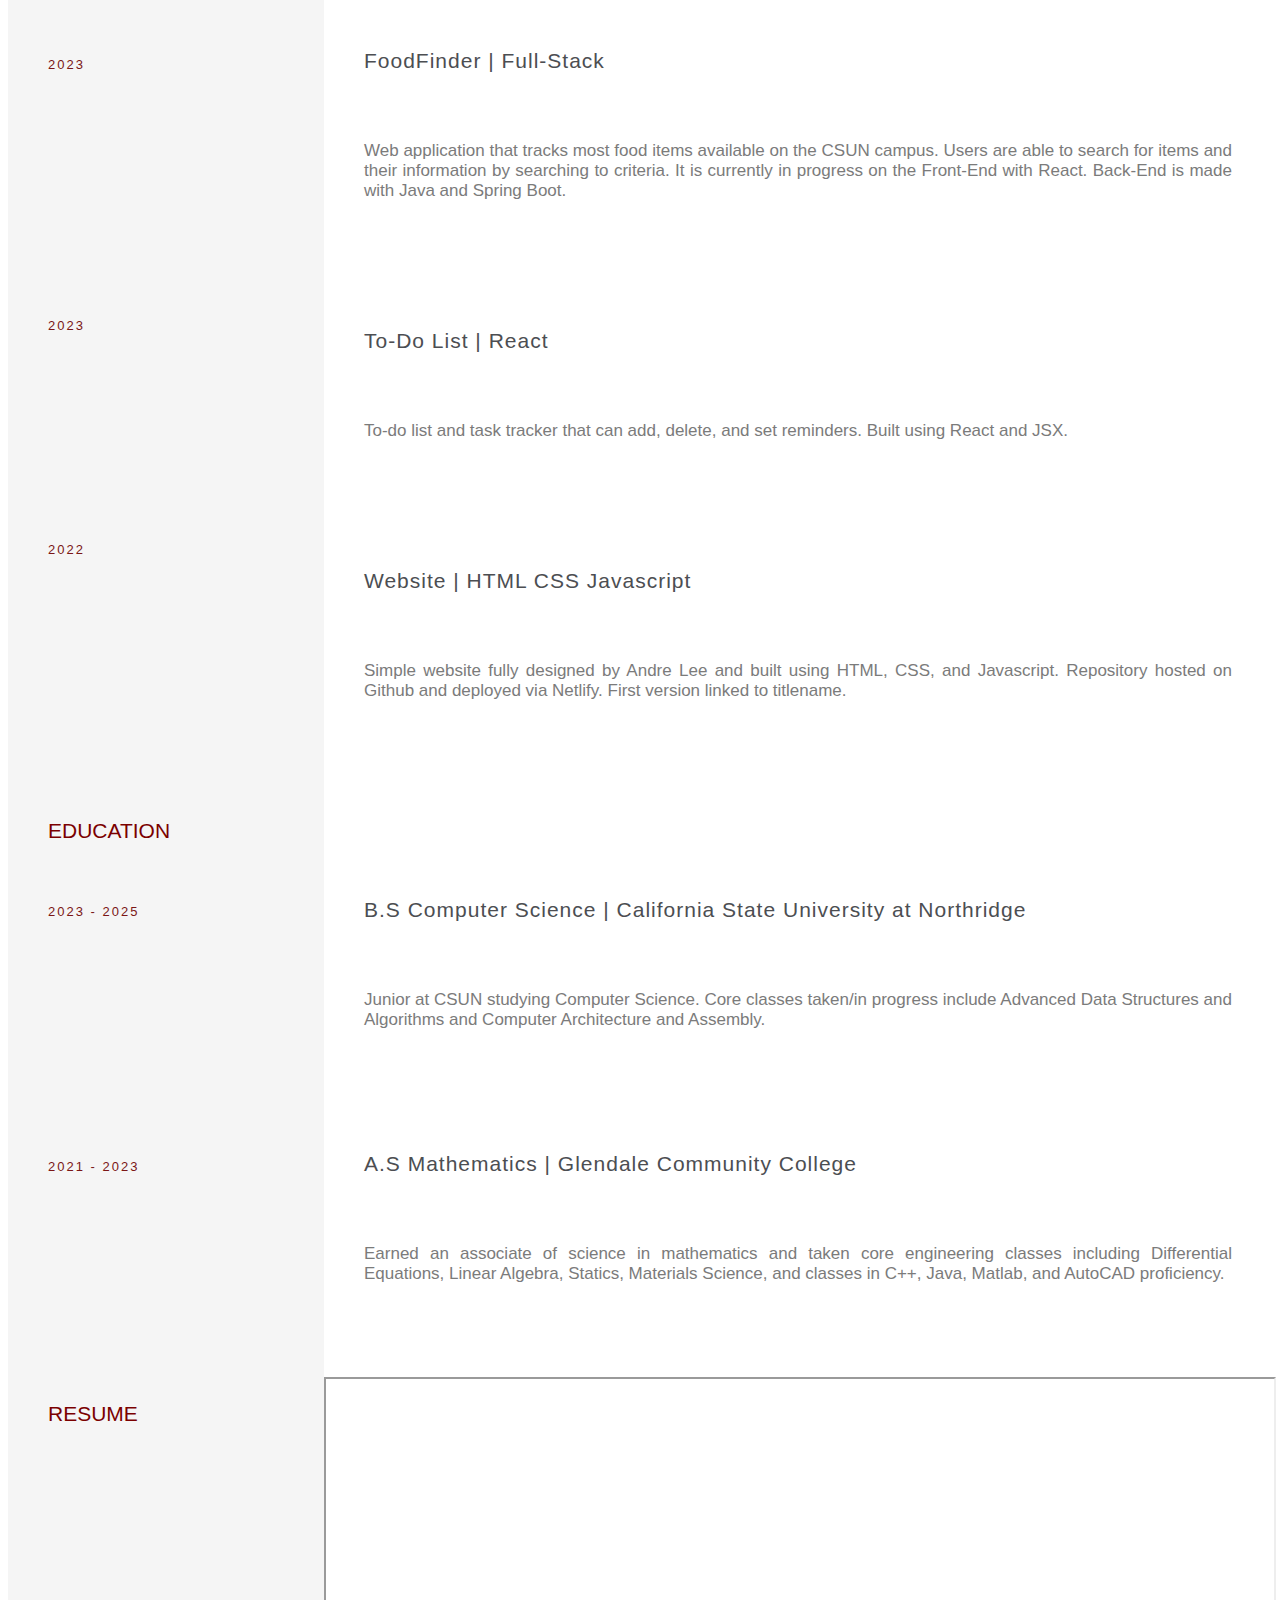
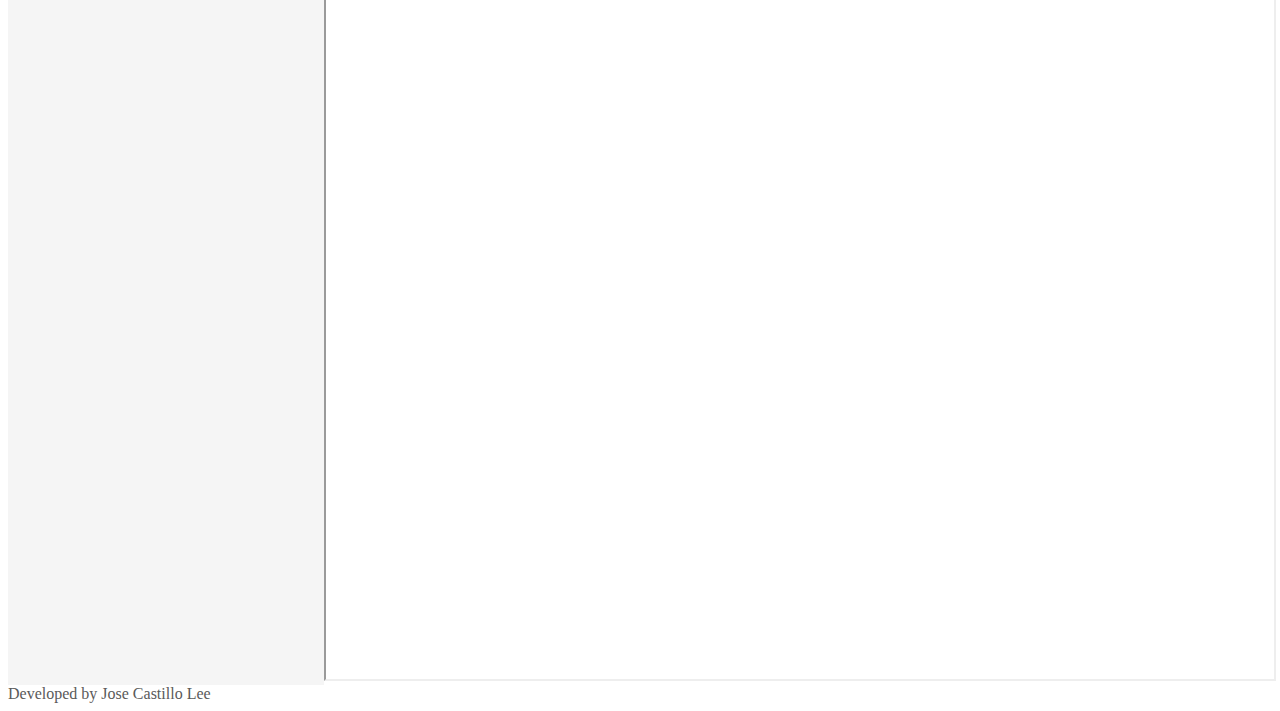
==== commit 9b7a3f29: "Updated projects portion" ====
--- a/index.html
+++ b/index.html
@@ -131,21 +131,36 @@
                 <h2>
                     2023
                 </h2>
-                <br><br><br><br><br><br><br>
+                <br><br><br><br><br><br><br><br>
+                <h2>
+                    2023
+                </h2>
+                <br><br><br><br><br><br>
                 <h2>
                     2022
                 </h2>
             </div>
             <div class="cell-2">
                 <h4 style="padding:110px 40px 0px 40px">
-                    FoodFinder | Full-Stack
-                </h4>
-                <font color="#5A5A5A">
-                    <p style="text-align: justify">
-                        WebApp that tracks most food items available on the CSUN campus. Users are able to locate items by searching to 
-                        criteria. Stack includes: React.js, Node.js, Java, Netlify, Github, MongoDB.
-                    </p>
-                    <h4 stlye="padding: 60px 40px 0px 40px">
+                    <a href="https://github.com/joselclee/Comp282-FoodFinder" class="custom">
+                        FoodFinder | Full-Stack
+                    </a>
+                </h4>
+                <font color="#5A5A5A">
+                    <p style="text-align: justify">
+                        Web application that tracks most food items available on the CSUN campus. Users are able to search for items and their information
+                        by searching to criteria. It is currently in progress on the Front-End with React. Back-End is made with Java and Spring Boot.
+                    </p>
+                    <h4 style="padding: 60px 40px 0px 40px">
+                        <a href="https://github.com/joselclee/Task-Tracker" class="custom">
+                            To-Do List | React 
+                        </a>
+                    </h4>
+                <font color="#5A5A5A">
+                    <p style="text-align: justify">
+                        To-do list and task tracker that can add, delete, and set reminders. Built using React and JSX.
+                    </p>
+                    <h4 style="padding: 60px 40px 0px 40px">
                         <a href="https://64c2222b1c7fdc5bff6e2161--andrelee.netlify.app/" class="custom">
                             Website | HTML CSS Javascript
                         </a>
